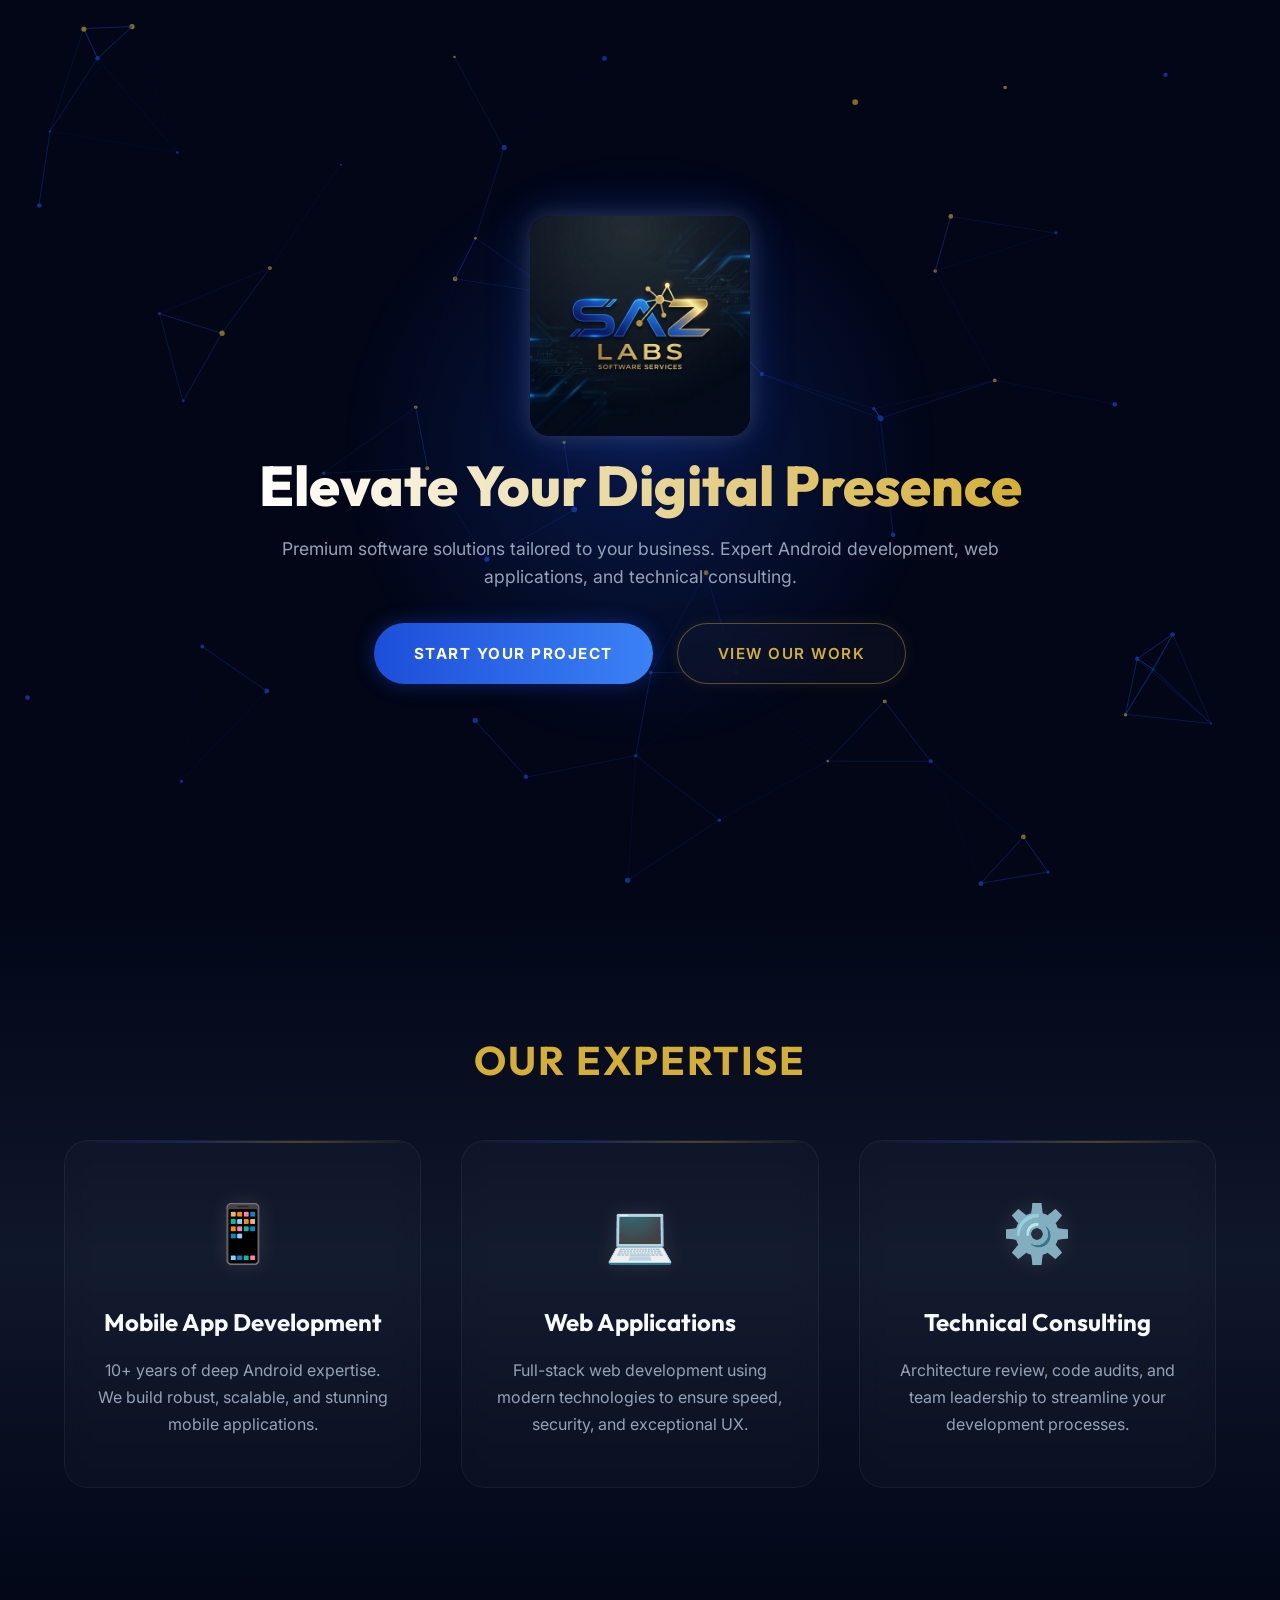
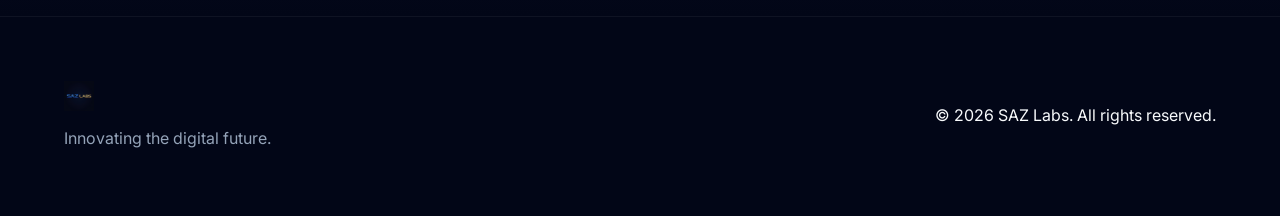
==== index.html @ f5cbe90d "Add horizontal logo for navbar" ====
<!DOCTYPE html>
<html lang="en">
<head>
    <meta charset="UTF-8">
    <meta name="viewport" content="width=device-width, initial-scale=1.0">
    <title>SAZ Labs | Premium Software Services</title>
    <meta name="description" content="SAZ Labs provides high-end software development, mobile app solutions, and IT consulting led by a decade of Android development expertise.">
    <link rel="icon" type="image/png" href="assets/logo.png">
    <link rel="preconnect" href="https://fonts.googleapis.com">
    <link rel="preconnect" href="https://fonts.gstatic.com" crossorigin>
    <link href="https://fonts.googleapis.com/css2?family=Inter:wght@300;400;600;700&family=Outfit:wght@400;600;800&display=swap" rel="stylesheet">
    <link rel="stylesheet" href="style.css">
</head>
<body>
    <canvas id="bg-canvas"></canvas>
    <nav class="navbar">
        <div class="logo-container">
            <img src="assets/logo_horizontal.png" alt="SAZ Labs Logo" class="logo">
        </div>
        <ul class="nav-links">
            <li><a href="#services">Services</a></li>
            <li><a href="#about">About</a></li>
            <li><a href="#portfolio">Portfolio</a></li>
            <li><a href="#contact" class="btn-primary">Contact Us</a></li>
        </ul>
        <div class="hamburger">
            <span></span><span></span><span></span>
        </div>
    </nav>

    <header class="hero">
        <div class="hero-content">
            <img src="assets/logo.png" alt="SAZ Labs Hero Logo" class="hero-logo">
            <h1 class="hero-title">Elevate Your Digital Presence</h1>
            <p class="hero-subtitle">Premium software solutions tailored to your business. Expert Android development, web applications, and technical consulting.</p>
            <div class="cta-group">
                <a href="#contact" class="btn-primary large">Start Your Project</a>
                <a href="#portfolio" class="btn-secondary large">View Our Work</a>
            </div>
        </div>
        <div class="hero-glow"></div>
    </header>

    <section id="services" class="services">
        <h2 class="section-title">Our Expertise</h2>
        <div class="services-grid">
            <div class="service-card">
                <div class="icon">📱</div>
                <h3>Mobile App Development</h3>
                <p>10+ years of deep Android expertise. We build robust, scalable, and stunning mobile applications.</p>
            </div>
            <div class="service-card">
                <div class="icon">💻</div>
                <h3>Web Applications</h3>
                <p>Full-stack web development using modern technologies to ensure speed, security, and exceptional UX.</p>
            </div>
            <div class="service-card">
                <div class="icon">⚙️</div>
                <h3>Technical Consulting</h3>
                <p>Architecture review, code audits, and team leadership to streamline your development processes.</p>
            </div>
        </div>
    </section>

    <footer class="footer">
        <div class="footer-content">
            <div class="footer-brand">
                <img src="assets/logo_horizontal.png" alt="SAZ Labs Logo" class="footer-logo">
                <p>Innovating the digital future.</p>
            </div>
            <div class="footer-links">
                <p>&copy; 2026 SAZ Labs. All rights reserved.</p>
            </div>
        </div>
    </footer>

    <script src="script.js"></script>
</body>
</html>
---- style.css ----
:root {
    --bg-dark: #020617;
    --bg-surface: #0F172A;
    --primary-blue: #1D4ED8;
    --primary-blue-glow: rgba(29, 78, 216, 0.5);
    --accent-gold: #D4AF37;
    --accent-gold-hover: #FBBF24;
    --text-primary: #F8FAFC;
    --text-secondary: #94A3B8;
    --font-heading: 'Outfit', sans-serif;
    --font-body: 'Inter', sans-serif;
}

* {
    margin: 0;
    padding: 0;
    box-sizing: border-box;
}

html {
    scroll-behavior: smooth;
}

body {
    background-color: var(--bg-dark);
    color: var(--text-primary);
    font-family: var(--font-body);
    line-height: 1.6;
    overflow-x: hidden;
    position: relative;
}

#bg-canvas {
    position: fixed;
    top: 0;
    left: 0;
    width: 100vw;
    height: 100vh;
    z-index: -1;
    pointer-events: none;
    opacity: 0.6;
}

/* Typography */
h1, h2, h3, .brand-name {
    font-family: var(--font-heading);
    color: var(--text-primary);
}

.section-title {
    text-align: center;
    font-size: 2.5rem;
    margin-bottom: 3rem;
    color: var(--accent-gold);
    text-transform: uppercase;
    letter-spacing: 2px;
}

/* Navigation */
.navbar {
    position: fixed;
    top: 0;
    width: 100%;
    padding: 1.5rem 5%;
    display: flex;
    justify-content: space-between;
    align-items: center;
    background: rgba(2, 6, 23, 0.8);
    backdrop-filter: blur(10px);
    z-index: 1000;
    border-bottom: 1px solid rgba(255, 255, 255, 0.05);
    transform: translateY(-100%);
    transition: transform 0.4s cubic-bezier(0.4, 0, 0.2, 1);
}

.navbar.nav-visible {
    transform: translateY(0);
}

.logo-container {
    display: flex;
    align-items: center;
    gap: 1rem;
}

.logo {
    height: 60px;
    width: auto;
    border-radius: 8px; /* In case the logo has hard edges */
}

.brand-name {
    font-size: 1.5rem;
    font-weight: 800;
    letter-spacing: 1px;
}

.nav-links {
    list-style: none;
    display: flex;
    gap: 2rem;
    align-items: center;
}

.nav-links a {
    text-decoration: none;
    color: var(--text-secondary);
    font-weight: 600;
    transition: color 0.3s ease;
}

.nav-links a:hover {
    color: var(--accent-gold);
}

/* Buttons */
.btn-primary, .btn-secondary {
    display: inline-flex;
    align-items: center;
    justify-content: center;
    text-transform: uppercase;
    letter-spacing: 1.5px;
    text-decoration: none;
    border-radius: 50px;
    position: relative;
    overflow: hidden;
    z-index: 1;
}

.btn-primary {
    background: linear-gradient(90deg, var(--primary-blue), #3B82F6);
    color: #FFFFFF !important;
    padding: 0.85rem 2rem;
    font-weight: 700;
    border: none;
    box-shadow: 0 0 20px rgba(29, 78, 216, 0.4);
    transition: all 0.4s cubic-bezier(0.175, 0.885, 0.32, 1.275);
}

.btn-primary::before {
    content: '';
    position: absolute;
    top: 0; left: -100%; width: 100%; height: 100%;
    background: linear-gradient(90deg, transparent, rgba(255,255,255,0.2), transparent);
    transition: all 0.4s ease;
    z-index: -1;
}

.btn-primary:hover {
    transform: translateY(-4px) scale(1.02);
    box-shadow: 0 10px 30px rgba(59, 130, 246, 0.6);
}

.btn-primary:hover::before {
    left: 100%;
}

.btn-secondary {
    background: rgba(255, 255, 255, 0.03);
    backdrop-filter: blur(10px);
    color: var(--accent-gold) !important;
    padding: 0.85rem 2rem;
    font-weight: 600;
    border: 1px solid rgba(212, 175, 55, 0.4);
    box-shadow: 0 0 15px rgba(212, 175, 55, 0.1);
    transition: all 0.4s cubic-bezier(0.175, 0.885, 0.32, 1.275);
}

.btn-secondary:hover {
    background: rgba(212, 175, 55, 0.1);
    border-color: var(--accent-gold);
    box-shadow: 0 10px 30px rgba(212, 175, 55, 0.3);
    transform: translateY(-4px) scale(1.02);
}

.large {
    padding: 1.1rem 2.5rem;
    font-size: 0.95rem;
}

/* Hero Section */
.hero {
    min-height: 100vh;
    display: flex;
    flex-direction: column;
    justify-content: center;
    align-items: center;
    text-align: center;
    padding: 0 5%;
    position: relative;
    overflow: hidden;
}

.hero-content {
    z-index: 2;
    max-width: 800px;
    display: flex;
    flex-direction: column;
    align-items: center;
}

.hero-logo {
    width: 220px;
    max-width: 60%;
    height: auto;
    margin-bottom: 1rem;
    border-radius: 20px;
    animation: float 6s ease-in-out infinite;
    box-shadow: 0 0 40px rgba(29, 78, 216, 0.4), 0 0 20px rgba(212, 175, 55, 0.2);
}

@keyframes float {
    0% { transform: translateY(0px); }
    50% { transform: translateY(-10px); }
    100% { transform: translateY(0px); }
}

.hero-title {
    font-size: 3.5rem;
    font-weight: 800;
    line-height: 1.2;
    margin-bottom: 1rem;
    background: linear-gradient(to right, #FFFFFF, var(--accent-gold));
    -webkit-background-clip: text;
    -webkit-text-fill-color: transparent;
}

.hero-subtitle {
    font-size: 1.1rem;
    color: var(--text-secondary);
    margin-bottom: 2rem;
}

.cta-group {
    display: flex;
    gap: 1.5rem;
    justify-content: center;
}

.hero-glow {
    position: absolute;
    width: 600px;
    height: 600px;
    background: radial-gradient(circle, var(--primary-blue-glow) 0%, transparent 70%);
    top: 50%;
    left: 50%;
    transform: translate(-50%, -50%);
    z-index: 1;
    pointer-events: none;
    opacity: 0.5;
}

/* Services */
.services {
    padding: 8rem 5%;
    background: linear-gradient(to bottom, var(--bg-dark), var(--bg-surface), var(--bg-dark));
    position: relative;
    z-index: 1;
}

.services-grid {
    display: grid;
    grid-template-columns: repeat(auto-fit, minmax(300px, 1fr));
    gap: 2.5rem;
    max-width: 1200px;
    margin: 0 auto;
}

.service-card {
    background: rgba(255, 255, 255, 0.02);
    backdrop-filter: blur(10px);
    padding: 3rem 2rem;
    border-radius: 24px;
    border: 1px solid rgba(255, 255, 255, 0.05);
    transition: all 0.4s cubic-bezier(0.175, 0.885, 0.32, 1.275);
    text-align: center;
    position: relative;
    overflow: hidden;
}

.service-card::before {
    content: '';
    position: absolute;
    top: 0; left: 0; width: 100%; height: 2px;
    background: linear-gradient(90deg, transparent, var(--primary-blue), var(--accent-gold), transparent);
    opacity: 0.3;
    transition: opacity 0.4s ease;
}

.service-card:hover {
    transform: translateY(-15px);
    box-shadow: 0 20px 40px rgba(0, 0, 0, 0.8), 0 0 30px rgba(29, 78, 216, 0.15);
    border-color: rgba(29, 78, 216, 0.3);
}

.service-card:hover::before {
    opacity: 1;
}

.service-card .icon {
    font-size: 3.5rem;
    margin-bottom: 1.5rem;
    display: inline-block;
    transition: transform 0.4s ease;
    filter: drop-shadow(0 0 10px rgba(255,255,255,0.1));
}

.service-card:hover .icon {
    transform: scale(1.1) translateY(-5px);
    filter: drop-shadow(0 0 20px var(--accent-gold));
}

.service-card h3 {
    margin-bottom: 1rem;
    font-size: 1.5rem;
    color: var(--text-primary);
}

.service-card p {
    color: var(--text-secondary);
    line-height: 1.7;
}

/* Footer */
.footer {
    padding: 4rem 5%;
    background: var(--bg-dark);
    border-top: 1px solid rgba(255,255,255,0.05);
}

.footer-content {
    display: flex;
    justify-content: space-between;
    align-items: center;
    max-width: 1200px;
    margin: 0 auto;
}

.footer-brand p {
    color: var(--text-secondary);
    margin-top: 0.5rem;
}

.footer-logo {
    height: 30px;
}

/* Mobile */
.hamburger {
    display: none;
    flex-direction: column;
    gap: 5px;
    cursor: pointer;
}

.hamburger span {
    width: 25px;
    height: 3px;
    background: white;
    transition: 0.3s;
}

@media (max-width: 768px) {
    .nav-links {
        display: none;
    }
    .hamburger {
        display: flex;
    }
    .hero-title {
        font-size: 2.5rem;
    }
    .cta-group {
        flex-direction: column;
    }
    .footer-content {
        flex-direction: column;
        gap: 2rem;
        text-align: center;
    }
}
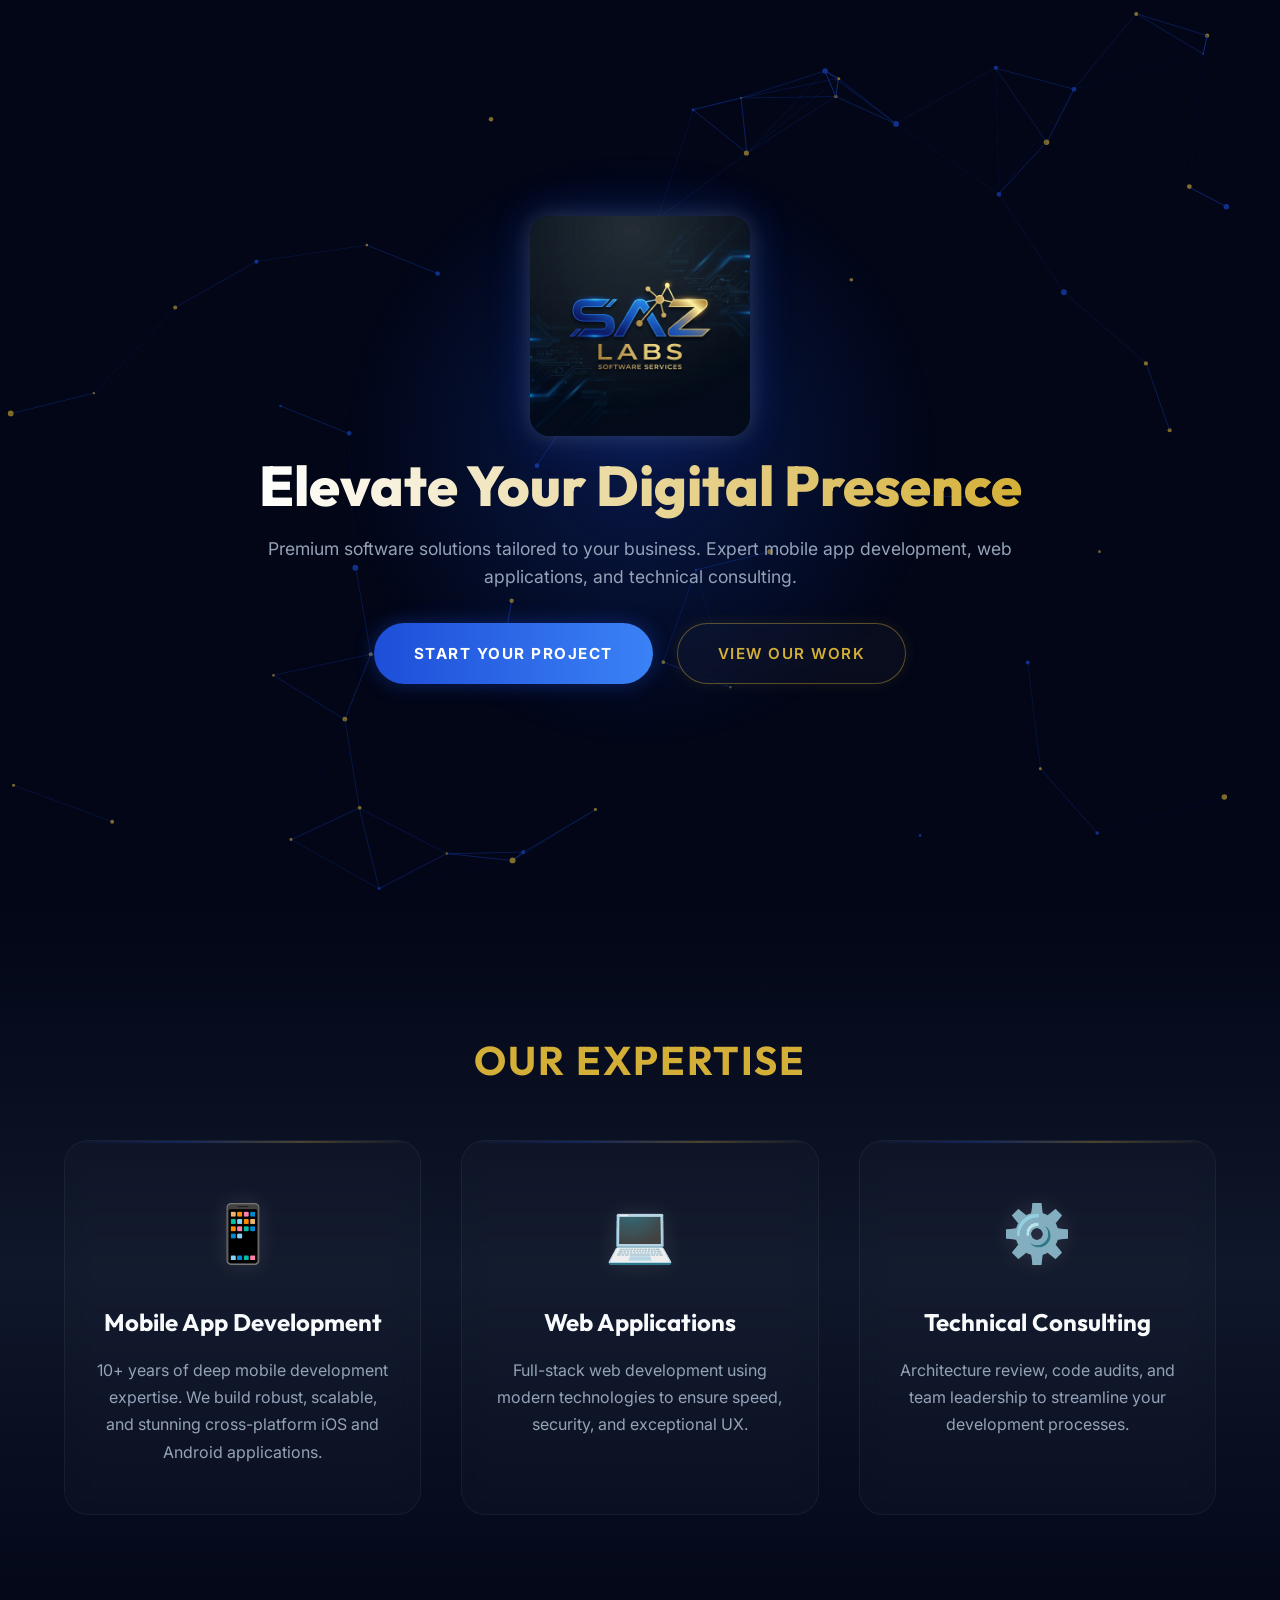
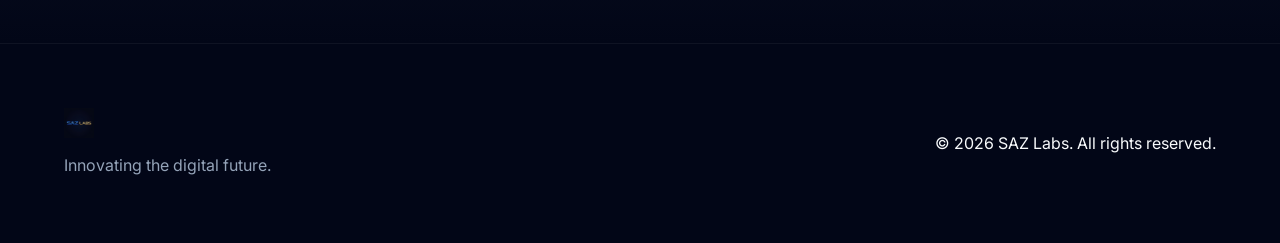
==== commit 0e5b3359: "Update wording to highlight comprehensive mobile development experience instead of just Android" ====
--- a/index.html
+++ b/index.html
@@ -4,7 +4,7 @@
     <meta charset="UTF-8">
     <meta name="viewport" content="width=device-width, initial-scale=1.0">
     <title>SAZ Labs | Premium Software Services</title>
-    <meta name="description" content="SAZ Labs provides high-end software development, mobile app solutions, and IT consulting led by a decade of Android development expertise.">
+    <meta name="description" content="SAZ Labs provides high-end software development, mobile app solutions, and IT consulting led by a decade of mobile development expertise.">
     <link rel="icon" type="image/png" href="assets/logo.png">
     <link rel="preconnect" href="https://fonts.googleapis.com">
     <link rel="preconnect" href="https://fonts.gstatic.com" crossorigin>
@@ -32,7 +32,7 @@
         <div class="hero-content">
             <img src="assets/logo.png" alt="SAZ Labs Hero Logo" class="hero-logo">
             <h1 class="hero-title">Elevate Your Digital Presence</h1>
-            <p class="hero-subtitle">Premium software solutions tailored to your business. Expert Android development, web applications, and technical consulting.</p>
+            <p class="hero-subtitle">Premium software solutions tailored to your business. Expert mobile app development, web applications, and technical consulting.</p>
             <div class="cta-group">
                 <a href="#contact" class="btn-primary large">Start Your Project</a>
                 <a href="#portfolio" class="btn-secondary large">View Our Work</a>
@@ -47,7 +47,7 @@
             <div class="service-card">
                 <div class="icon">📱</div>
                 <h3>Mobile App Development</h3>
-                <p>10+ years of deep Android expertise. We build robust, scalable, and stunning mobile applications.</p>
+                <p>10+ years of deep mobile development expertise. We build robust, scalable, and stunning cross-platform iOS and Android applications.</p>
             </div>
             <div class="service-card">
                 <div class="icon">💻</div>
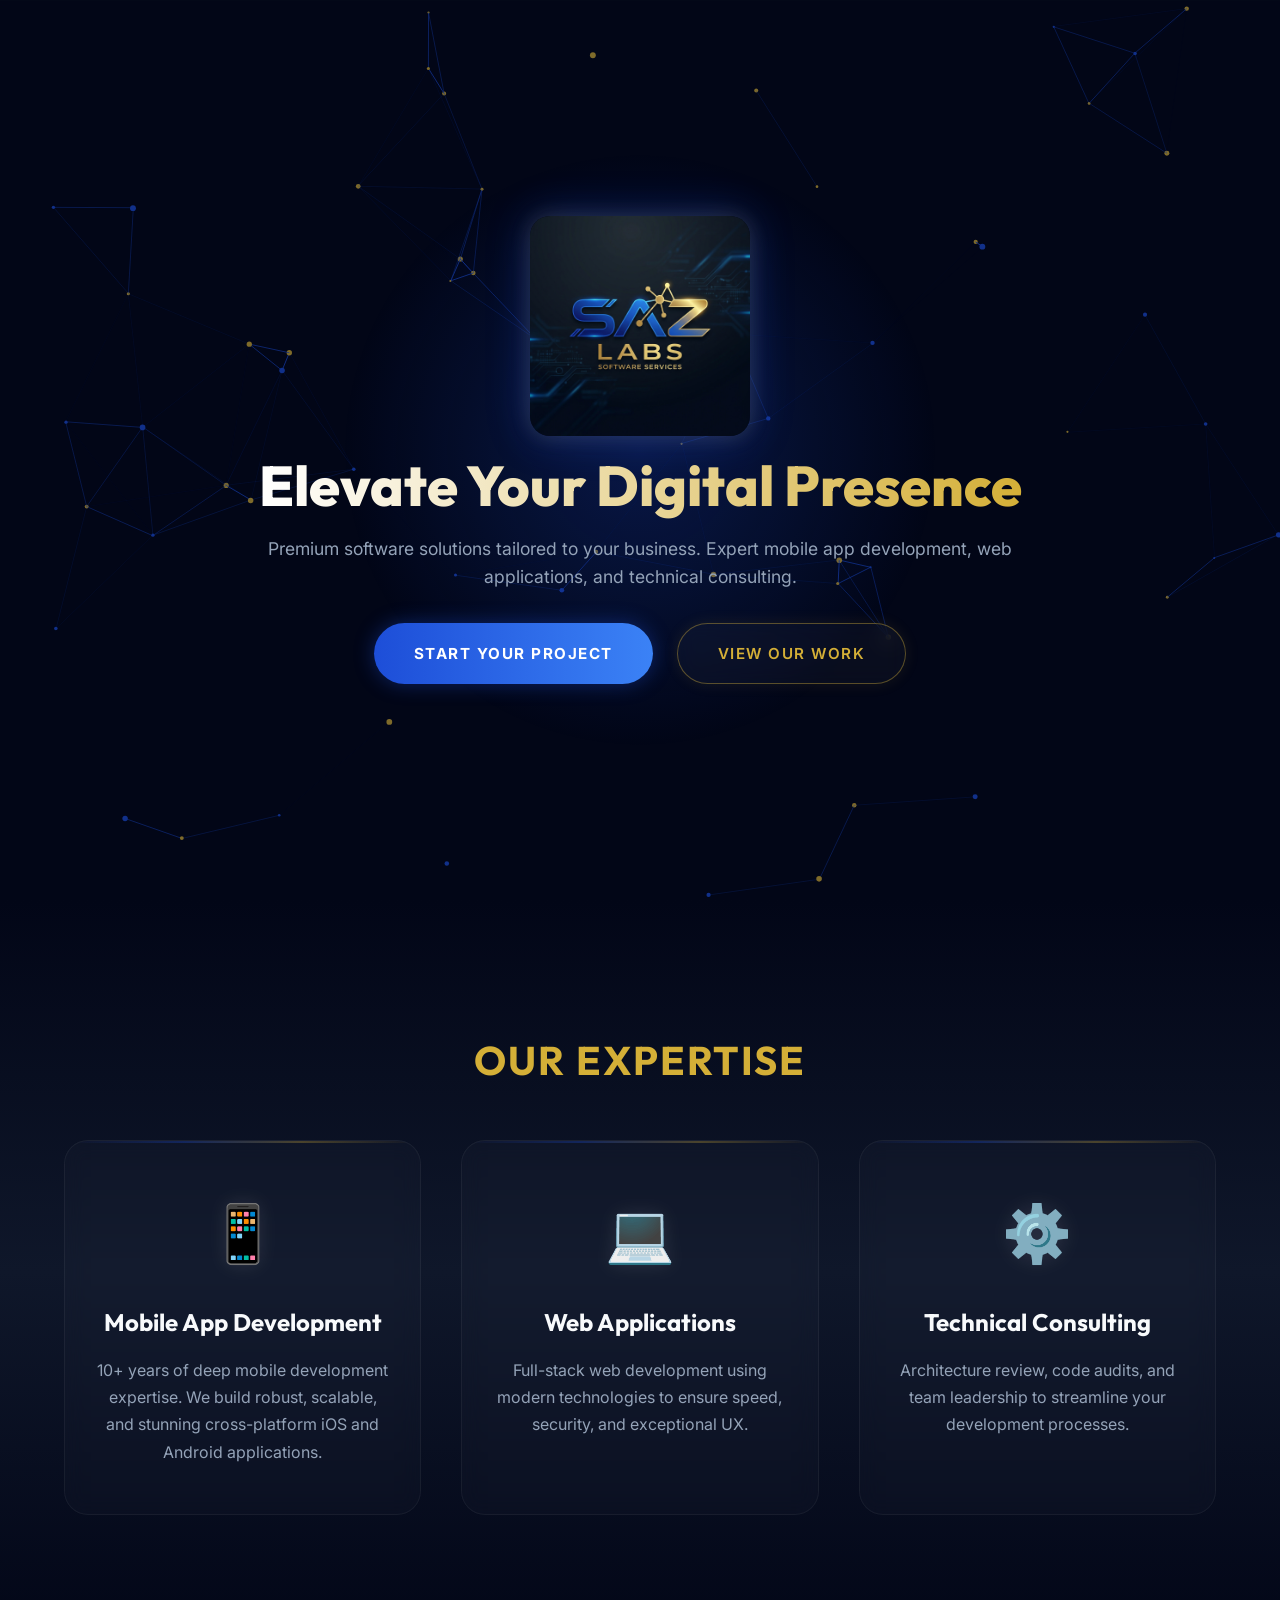
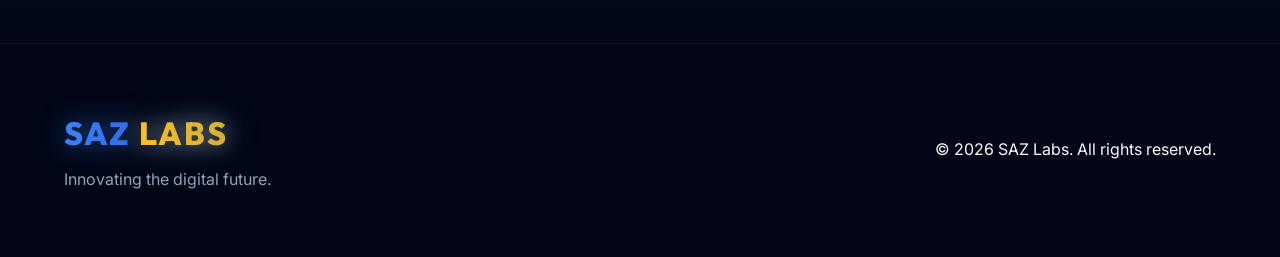
==== commit f62672f0: "Replace navbar image logo with pure CSS glowing wordmark" ====
--- a/index.html
+++ b/index.html
@@ -15,7 +15,7 @@
     <canvas id="bg-canvas"></canvas>
     <nav class="navbar">
         <div class="logo-container">
-            <img src="assets/logo_horizontal.png" alt="SAZ Labs Logo" class="logo">
+            <span class="text-logo">SAZ <span class="text-logo-accent">Labs</span></span>
         </div>
         <ul class="nav-links">
             <li><a href="#services">Services</a></li>
@@ -65,7 +65,7 @@
     <footer class="footer">
         <div class="footer-content">
             <div class="footer-brand">
-                <img src="assets/logo_horizontal.png" alt="SAZ Labs Logo" class="footer-logo">
+                <span class="text-logo">SAZ <span class="text-logo-accent">Labs</span></span>
                 <p>Innovating the digital future.</p>
             </div>
             <div class="footer-links">
--- a/style.css
+++ b/style.css
@@ -83,10 +83,33 @@
     gap: 1rem;
 }
 
-.logo {
-    height: 60px;
-    width: auto;
-    border-radius: 8px; /* In case the logo has hard edges */
+.text-logo {
+    font-size: 2rem;
+    font-weight: 800;
+    font-family: var(--font-heading);
+    letter-spacing: 2px;
+    background: linear-gradient(90deg, #3B82F6, #1D4ED8);
+    -webkit-background-clip: text;
+    -webkit-text-fill-color: transparent;
+    filter: drop-shadow(0 0 12px rgba(59, 130, 246, 0.6));
+    text-transform: uppercase;
+    cursor: pointer;
+    transition: filter 0.3s ease;
+}
+
+.text-logo-accent {
+    background: linear-gradient(90deg, #FBBF24, #D4AF37);
+    -webkit-background-clip: text;
+    -webkit-text-fill-color: transparent;
+    filter: drop-shadow(0 0 12px rgba(251, 191, 36, 0.4));
+}
+
+.text-logo:hover {
+    filter: drop-shadow(0 0 20px rgba(59, 130, 246, 0.9));
+}
+
+.text-logo:hover .text-logo-accent {
+    filter: drop-shadow(0 0 20px rgba(251, 191, 36, 0.8));
 }
 
 .brand-name {
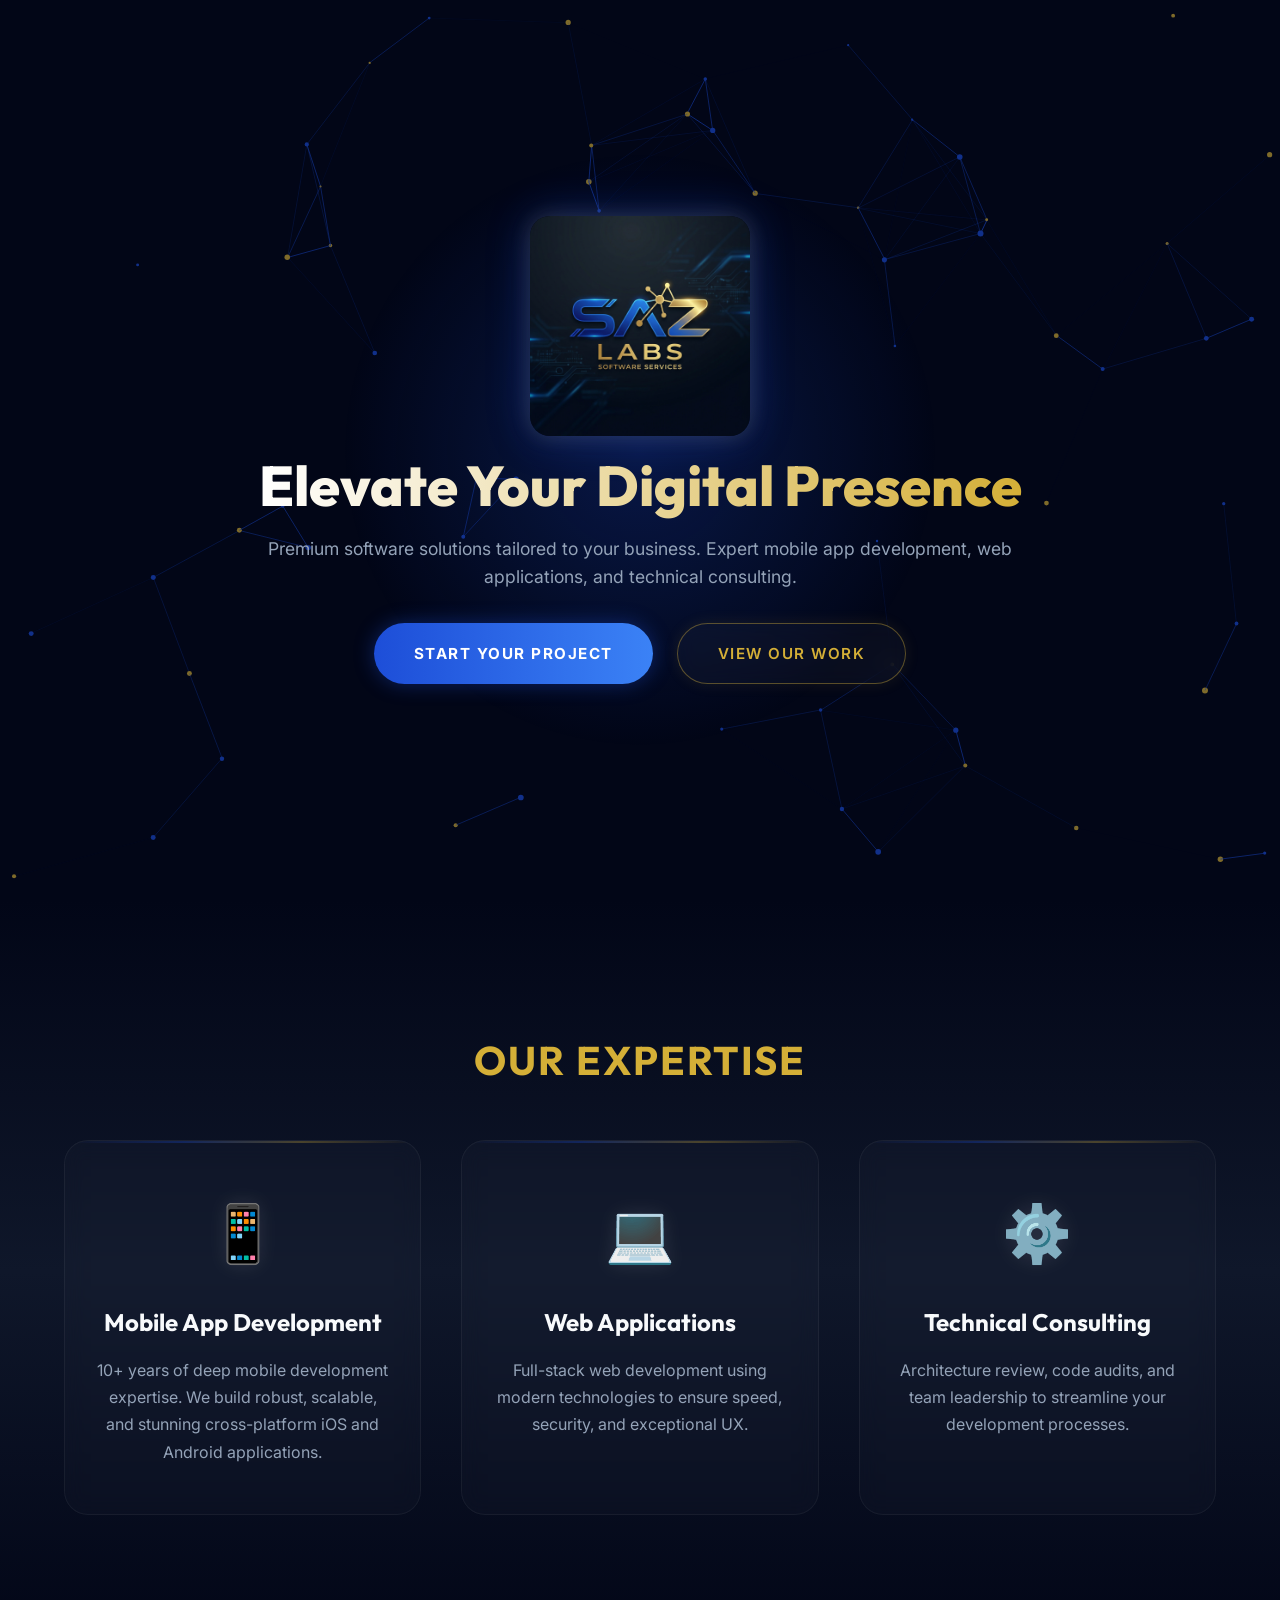
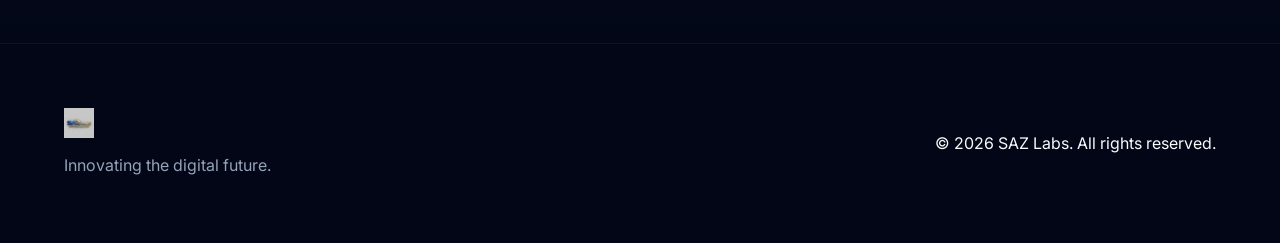
==== commit cc46ef73: "Replace CSS logo with AI generated matching image logo without box" ====
--- a/index.html
+++ b/index.html
@@ -15,7 +15,7 @@
     <canvas id="bg-canvas"></canvas>
     <nav class="navbar">
         <div class="logo-container">
-            <span class="text-logo">SAZ <span class="text-logo-accent">Labs</span></span>
+            <img src="assets/logo_horizontal.png" alt="SAZ Labs Logo" class="logo">
         </div>
         <ul class="nav-links">
             <li><a href="#services">Services</a></li>
@@ -65,7 +65,7 @@
     <footer class="footer">
         <div class="footer-content">
             <div class="footer-brand">
-                <span class="text-logo">SAZ <span class="text-logo-accent">Labs</span></span>
+                <img src="assets/logo_horizontal.png" alt="SAZ Labs Logo" class="footer-logo">
                 <p>Innovating the digital future.</p>
             </div>
             <div class="footer-links">
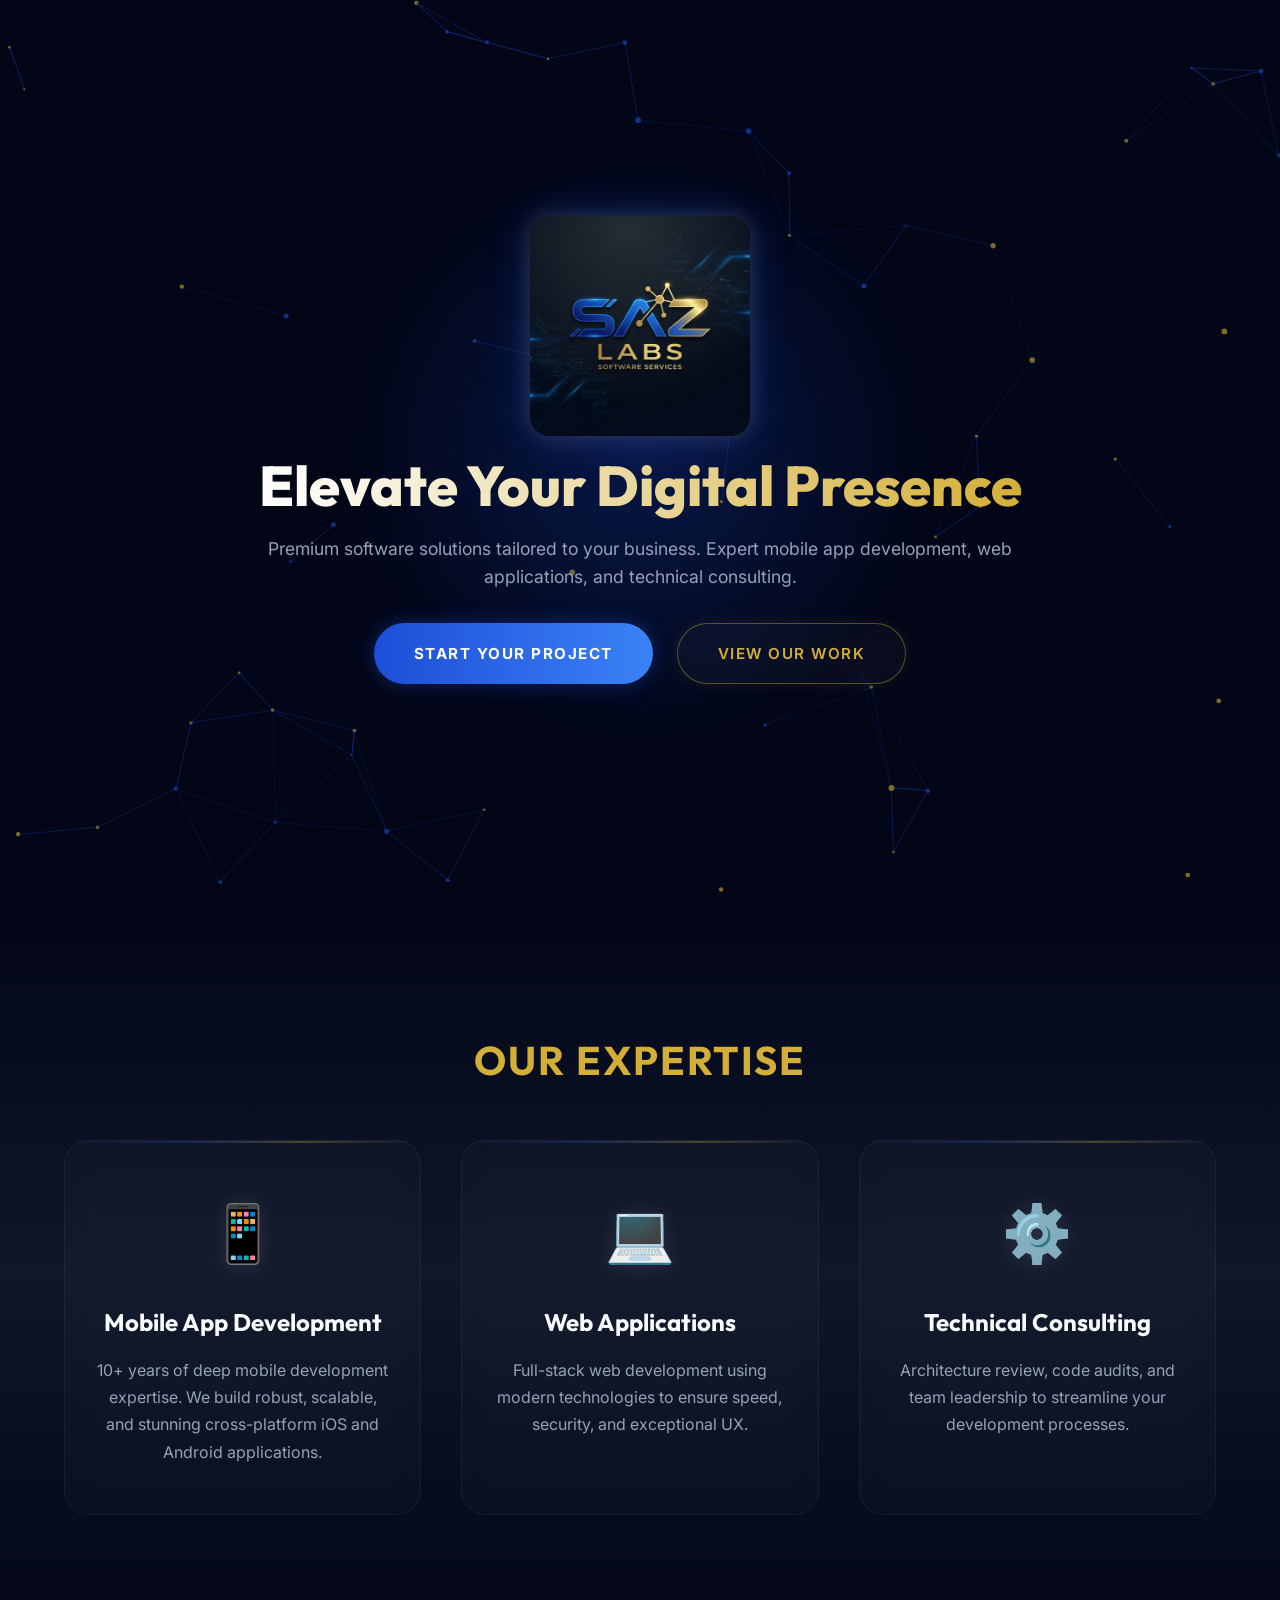
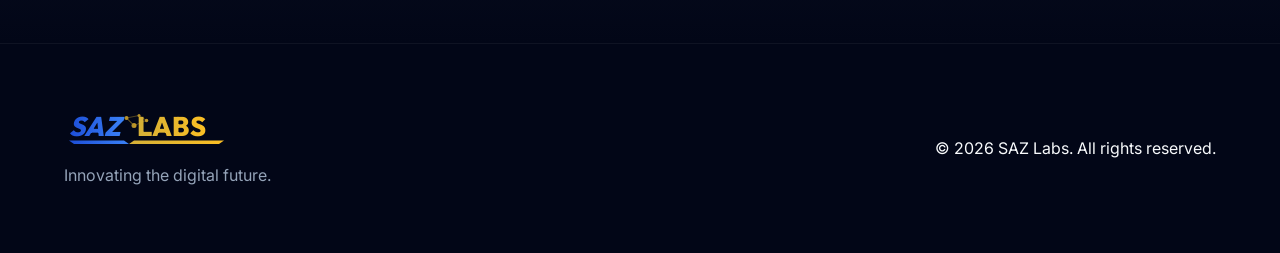
==== commit 09b92e34: "Replace broken AI image logo with perfect inline SVG logo" ====
--- a/index.html
+++ b/index.html
@@ -15,7 +15,46 @@
     <canvas id="bg-canvas"></canvas>
     <nav class="navbar">
         <div class="logo-container">
-            <img src="assets/logo_horizontal.png" alt="SAZ Labs Logo" class="logo">
+            <svg class="svg-logo" viewBox="0 0 350 80" xmlns="http://www.w3.org/2000/svg">
+                <defs>
+                    <linearGradient id="blueGrad" x1="0%" y1="0%" x2="100%" y2="0%">
+                        <stop offset="0%" stop-color="#1D4ED8" />
+                        <stop offset="100%" stop-color="#3B82F6" />
+                    </linearGradient>
+                    <linearGradient id="goldGrad" x1="0%" y1="0%" x2="100%" y2="0%">
+                        <stop offset="0%" stop-color="#D4AF37" />
+                        <stop offset="100%" stop-color="#FBBF24" />
+                    </linearGradient>
+                    <filter id="glowBlue" x="-20%" y="-20%" width="140%" height="140%">
+                        <feGaussianBlur stdDeviation="4" result="blur" />
+                        <feComposite in="SourceGraphic" in2="blur" operator="over" />
+                    </filter>
+                    <filter id="glowGold" x="-20%" y="-20%" width="140%" height="140%">
+                        <feGaussianBlur stdDeviation="4" result="blur" />
+                        <feComposite in="SourceGraphic" in2="blur" operator="over" />
+                    </filter>
+                </defs>
+                
+                <!-- Tech Nodes & Connections -->
+                <g opacity="0.8">
+                    <circle cx="125" cy="20" r="4" fill="url(#goldGrad)" filter="url(#glowGold)"/>
+                    <circle cx="150" cy="15" r="3" fill="url(#goldGrad)"/>
+                    <circle cx="140" cy="35" r="5" fill="url(#goldGrad)" filter="url(#glowGold)"/>
+                    <circle cx="165" cy="25" r="3.5" fill="url(#goldGrad)"/>
+                    <path d="M125,20 L150,15 L165,25 L140,35 Z" stroke="url(#goldGrad)" stroke-width="1.5" fill="none" opacity="0.6"/>
+                    <path d="M125,20 L140,35" stroke="url(#goldGrad)" stroke-width="1.5" opacity="0.6"/>
+                </g>
+
+                <!-- Text SAZ -->
+                <text x="10" y="55" font-family="'Outfit', sans-serif" font-size="54" font-weight="800" font-style="italic" fill="url(#blueGrad)" filter="url(#glowBlue)">SAZ</text>
+                
+                <!-- Text LABS -->
+                <text x="145" y="55" font-family="'Outfit', sans-serif" font-size="54" font-weight="800" fill="url(#goldGrad)">LABS</text>
+                
+                <!-- Angled Cuts / Underlines -->
+                <path d="M10,65 L120,65 L130,72 L20,72 Z" fill="url(#blueGrad)"/>
+                <path d="M140,65 L320,65 L310,72 L130,72 Z" fill="url(#goldGrad)"/>
+            </svg>
         </div>
         <ul class="nav-links">
             <li><a href="#services">Services</a></li>
@@ -65,7 +104,29 @@
     <footer class="footer">
         <div class="footer-content">
             <div class="footer-brand">
-                <img src="assets/logo_horizontal.png" alt="SAZ Labs Logo" class="footer-logo">
+                <svg class="svg-logo" viewBox="0 0 350 80" xmlns="http://www.w3.org/2000/svg" style="height: 40px;">
+                    <!-- Minimal footer version referencing same gradients if needed, or re-declaring them. Re-declaring for safety. -->
+                    <defs>
+                        <linearGradient id="blueGradFoot" x1="0%" y1="0%" x2="100%" y2="0%">
+                            <stop offset="0%" stop-color="#1D4ED8" /><stop offset="100%" stop-color="#3B82F6" />
+                        </linearGradient>
+                        <linearGradient id="goldGradFoot" x1="0%" y1="0%" x2="100%" y2="0%">
+                            <stop offset="0%" stop-color="#D4AF37" /><stop offset="100%" stop-color="#FBBF24" />
+                        </linearGradient>
+                    </defs>
+                    <g opacity="0.8">
+                        <circle cx="125" cy="20" r="4" fill="url(#goldGradFoot)"/>
+                        <circle cx="150" cy="15" r="3" fill="url(#goldGradFoot)"/>
+                        <circle cx="140" cy="35" r="5" fill="url(#goldGradFoot)"/>
+                        <circle cx="165" cy="25" r="3.5" fill="url(#goldGradFoot)"/>
+                        <path d="M125,20 L150,15 L165,25 L140,35 Z" stroke="url(#goldGradFoot)" stroke-width="1.5" fill="none" opacity="0.6"/>
+                        <path d="M125,20 L140,35" stroke="url(#goldGradFoot)" stroke-width="1.5" opacity="0.6"/>
+                    </g>
+                    <text x="10" y="55" font-family="'Outfit', sans-serif" font-size="54" font-weight="800" font-style="italic" fill="url(#blueGradFoot)">SAZ</text>
+                    <text x="145" y="55" font-family="'Outfit', sans-serif" font-size="54" font-weight="800" fill="url(#goldGradFoot)">LABS</text>
+                    <path d="M10,65 L120,65 L130,72 L20,72 Z" fill="url(#blueGradFoot)"/>
+                    <path d="M140,65 L320,65 L310,72 L130,72 Z" fill="url(#goldGradFoot)"/>
+                </svg>
                 <p>Innovating the digital future.</p>
             </div>
             <div class="footer-links">
--- a/style.css
+++ b/style.css
@@ -83,33 +83,16 @@
     gap: 1rem;
 }
 
-.text-logo {
-    font-size: 2rem;
-    font-weight: 800;
-    font-family: var(--font-heading);
-    letter-spacing: 2px;
-    background: linear-gradient(90deg, #3B82F6, #1D4ED8);
-    -webkit-background-clip: text;
-    -webkit-text-fill-color: transparent;
-    filter: drop-shadow(0 0 12px rgba(59, 130, 246, 0.6));
-    text-transform: uppercase;
+.svg-logo {
+    height: 50px;
+    width: auto;
+    transition: transform 0.3s ease, filter 0.3s ease;
     cursor: pointer;
-    transition: filter 0.3s ease;
-}
-
-.text-logo-accent {
-    background: linear-gradient(90deg, #FBBF24, #D4AF37);
-    -webkit-background-clip: text;
-    -webkit-text-fill-color: transparent;
-    filter: drop-shadow(0 0 12px rgba(251, 191, 36, 0.4));
-}
-
-.text-logo:hover {
-    filter: drop-shadow(0 0 20px rgba(59, 130, 246, 0.9));
-}
-
-.text-logo:hover .text-logo-accent {
-    filter: drop-shadow(0 0 20px rgba(251, 191, 36, 0.8));
+}
+
+.svg-logo:hover {
+    transform: scale(1.05);
+    filter: drop-shadow(0 0 15px rgba(251, 191, 36, 0.4));
 }
 
 .brand-name {
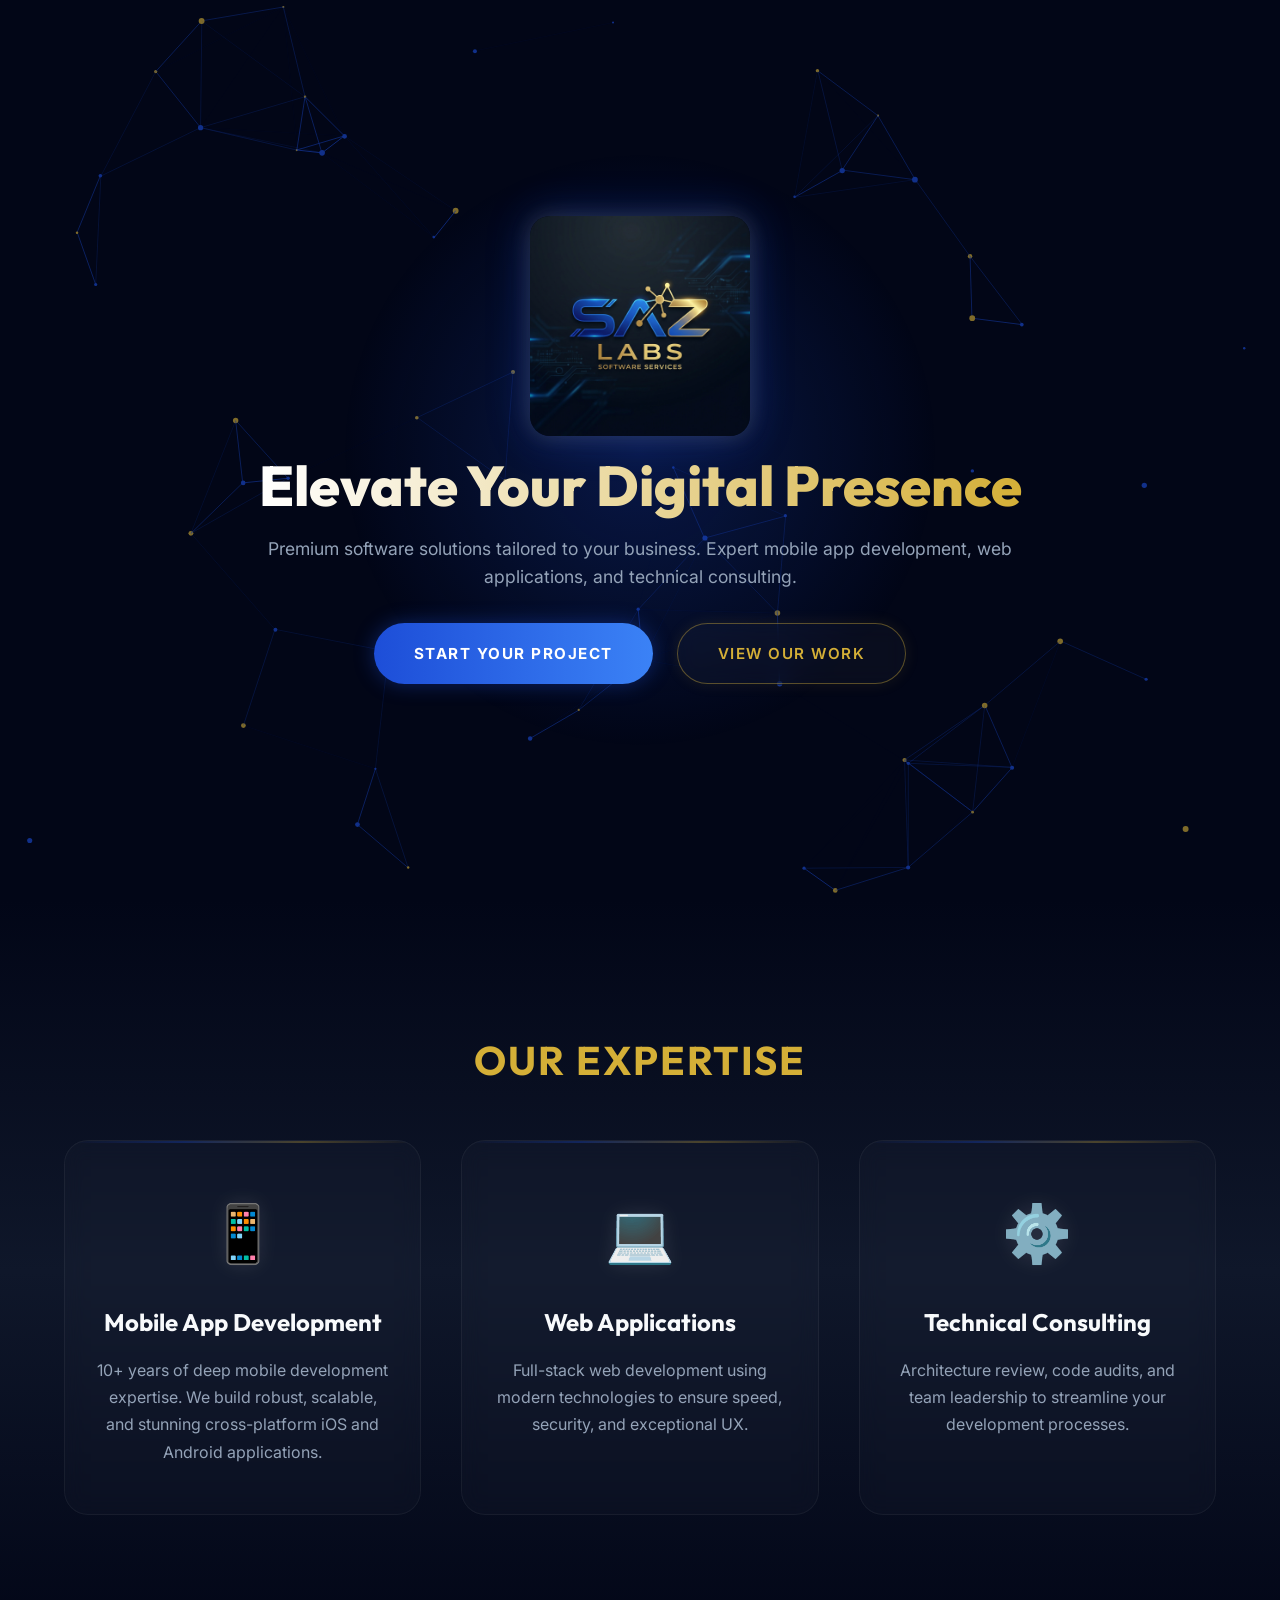
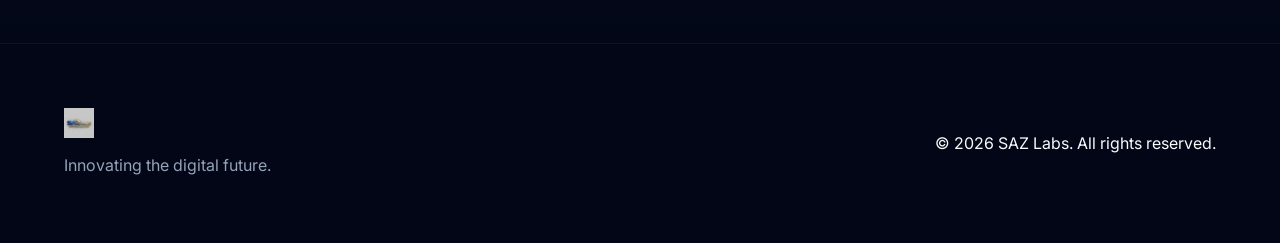
==== commit 820dc946: "Revert to image logo as requested" ====
--- a/index.html
+++ b/index.html
@@ -15,46 +15,7 @@
     <canvas id="bg-canvas"></canvas>
     <nav class="navbar">
         <div class="logo-container">
-            <svg class="svg-logo" viewBox="0 0 350 80" xmlns="http://www.w3.org/2000/svg">
-                <defs>
-                    <linearGradient id="blueGrad" x1="0%" y1="0%" x2="100%" y2="0%">
-                        <stop offset="0%" stop-color="#1D4ED8" />
-                        <stop offset="100%" stop-color="#3B82F6" />
-                    </linearGradient>
-                    <linearGradient id="goldGrad" x1="0%" y1="0%" x2="100%" y2="0%">
-                        <stop offset="0%" stop-color="#D4AF37" />
-                        <stop offset="100%" stop-color="#FBBF24" />
-                    </linearGradient>
-                    <filter id="glowBlue" x="-20%" y="-20%" width="140%" height="140%">
-                        <feGaussianBlur stdDeviation="4" result="blur" />
-                        <feComposite in="SourceGraphic" in2="blur" operator="over" />
-                    </filter>
-                    <filter id="glowGold" x="-20%" y="-20%" width="140%" height="140%">
-                        <feGaussianBlur stdDeviation="4" result="blur" />
-                        <feComposite in="SourceGraphic" in2="blur" operator="over" />
-                    </filter>
-                </defs>
-                
-                <!-- Tech Nodes & Connections -->
-                <g opacity="0.8">
-                    <circle cx="125" cy="20" r="4" fill="url(#goldGrad)" filter="url(#glowGold)"/>
-                    <circle cx="150" cy="15" r="3" fill="url(#goldGrad)"/>
-                    <circle cx="140" cy="35" r="5" fill="url(#goldGrad)" filter="url(#glowGold)"/>
-                    <circle cx="165" cy="25" r="3.5" fill="url(#goldGrad)"/>
-                    <path d="M125,20 L150,15 L165,25 L140,35 Z" stroke="url(#goldGrad)" stroke-width="1.5" fill="none" opacity="0.6"/>
-                    <path d="M125,20 L140,35" stroke="url(#goldGrad)" stroke-width="1.5" opacity="0.6"/>
-                </g>
-
-                <!-- Text SAZ -->
-                <text x="10" y="55" font-family="'Outfit', sans-serif" font-size="54" font-weight="800" font-style="italic" fill="url(#blueGrad)" filter="url(#glowBlue)">SAZ</text>
-                
-                <!-- Text LABS -->
-                <text x="145" y="55" font-family="'Outfit', sans-serif" font-size="54" font-weight="800" fill="url(#goldGrad)">LABS</text>
-                
-                <!-- Angled Cuts / Underlines -->
-                <path d="M10,65 L120,65 L130,72 L20,72 Z" fill="url(#blueGrad)"/>
-                <path d="M140,65 L320,65 L310,72 L130,72 Z" fill="url(#goldGrad)"/>
-            </svg>
+            <img src="assets/logo_horizontal.png" alt="SAZ Labs Logo" class="logo">
         </div>
         <ul class="nav-links">
             <li><a href="#services">Services</a></li>
@@ -104,29 +65,7 @@
     <footer class="footer">
         <div class="footer-content">
             <div class="footer-brand">
-                <svg class="svg-logo" viewBox="0 0 350 80" xmlns="http://www.w3.org/2000/svg" style="height: 40px;">
-                    <!-- Minimal footer version referencing same gradients if needed, or re-declaring them. Re-declaring for safety. -->
-                    <defs>
-                        <linearGradient id="blueGradFoot" x1="0%" y1="0%" x2="100%" y2="0%">
-                            <stop offset="0%" stop-color="#1D4ED8" /><stop offset="100%" stop-color="#3B82F6" />
-                        </linearGradient>
-                        <linearGradient id="goldGradFoot" x1="0%" y1="0%" x2="100%" y2="0%">
-                            <stop offset="0%" stop-color="#D4AF37" /><stop offset="100%" stop-color="#FBBF24" />
-                        </linearGradient>
-                    </defs>
-                    <g opacity="0.8">
-                        <circle cx="125" cy="20" r="4" fill="url(#goldGradFoot)"/>
-                        <circle cx="150" cy="15" r="3" fill="url(#goldGradFoot)"/>
-                        <circle cx="140" cy="35" r="5" fill="url(#goldGradFoot)"/>
-                        <circle cx="165" cy="25" r="3.5" fill="url(#goldGradFoot)"/>
-                        <path d="M125,20 L150,15 L165,25 L140,35 Z" stroke="url(#goldGradFoot)" stroke-width="1.5" fill="none" opacity="0.6"/>
-                        <path d="M125,20 L140,35" stroke="url(#goldGradFoot)" stroke-width="1.5" opacity="0.6"/>
-                    </g>
-                    <text x="10" y="55" font-family="'Outfit', sans-serif" font-size="54" font-weight="800" font-style="italic" fill="url(#blueGradFoot)">SAZ</text>
-                    <text x="145" y="55" font-family="'Outfit', sans-serif" font-size="54" font-weight="800" fill="url(#goldGradFoot)">LABS</text>
-                    <path d="M10,65 L120,65 L130,72 L20,72 Z" fill="url(#blueGradFoot)"/>
-                    <path d="M140,65 L320,65 L310,72 L130,72 Z" fill="url(#goldGradFoot)"/>
-                </svg>
+                <img src="assets/logo_horizontal.png" alt="SAZ Labs Logo" class="footer-logo">
                 <p>Innovating the digital future.</p>
             </div>
             <div class="footer-links">
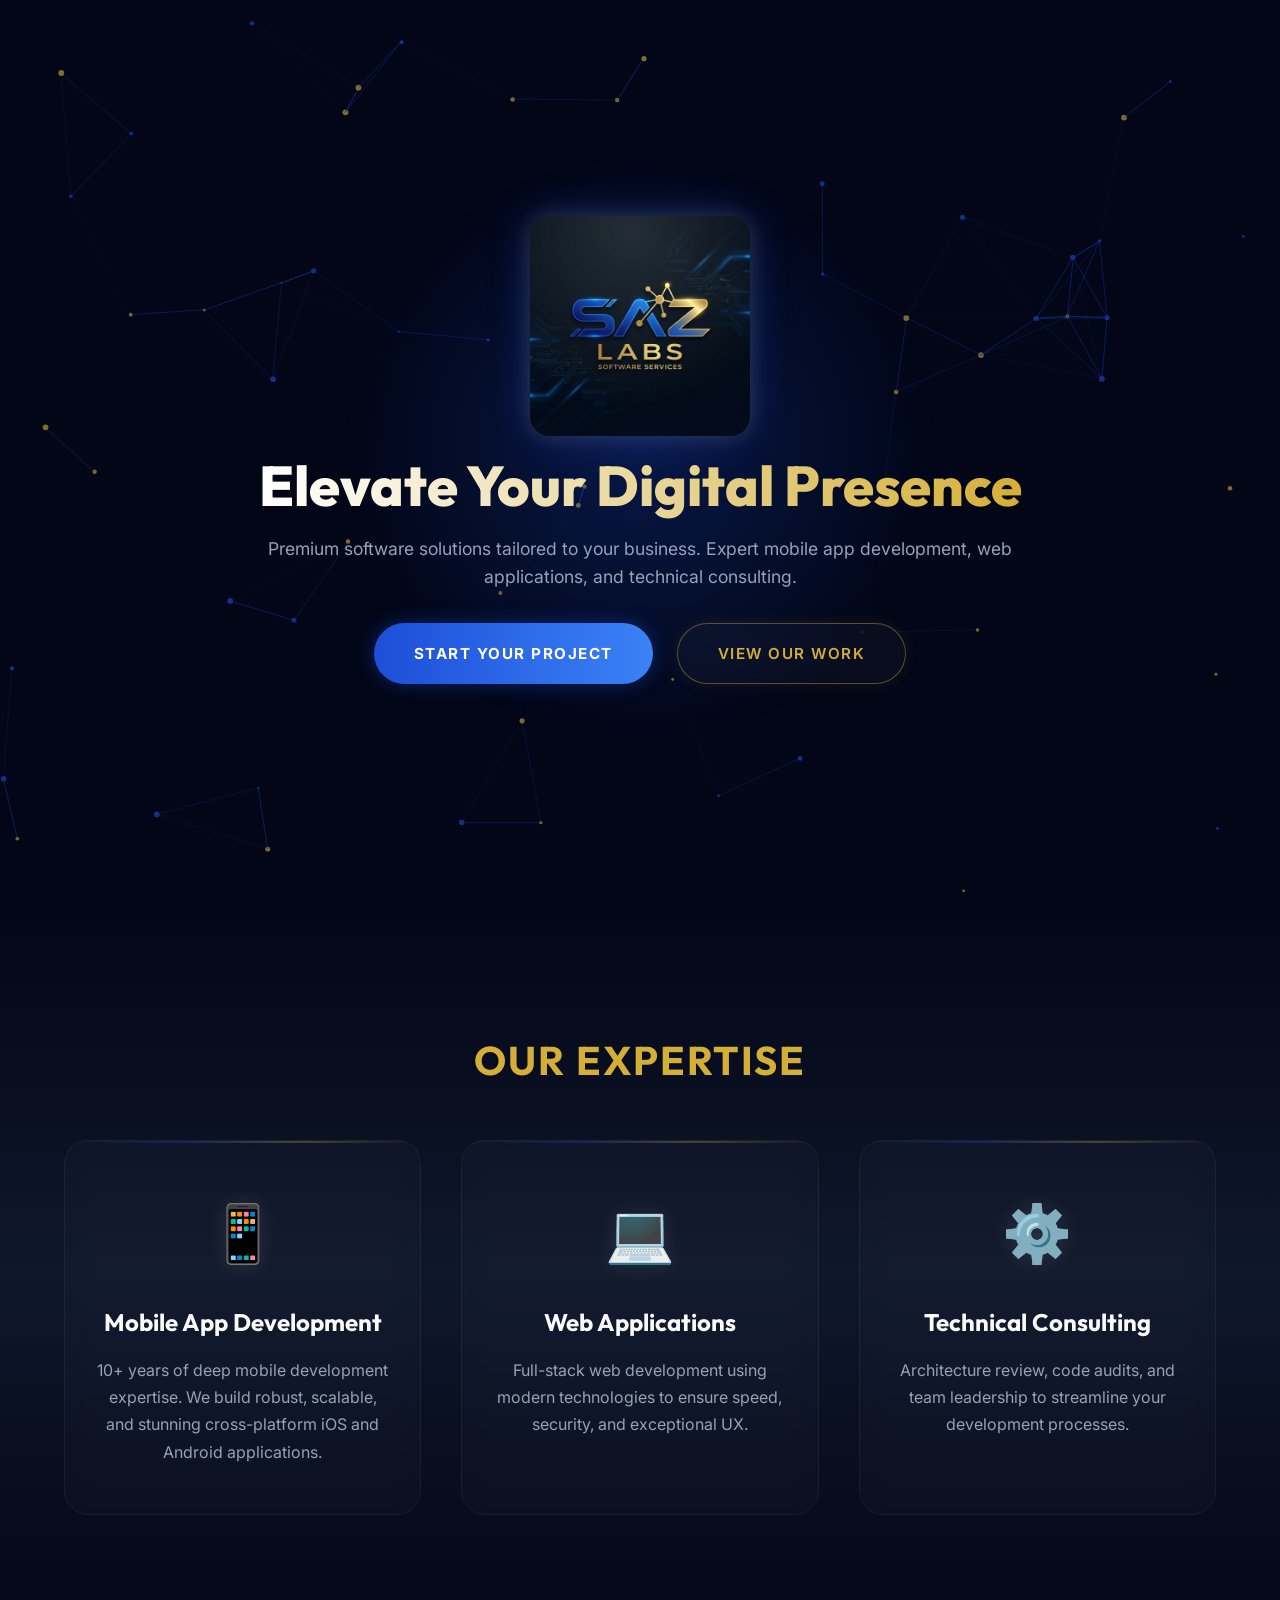
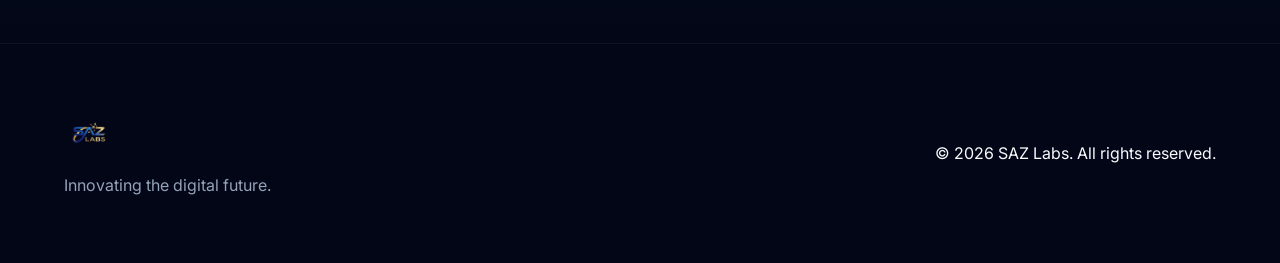
==== commit dab0bcfb: "Replace CSS blending with true alpha transparency PNG for the logo" ====
--- a/index.html
+++ b/index.html
@@ -15,7 +15,7 @@
     <canvas id="bg-canvas"></canvas>
     <nav class="navbar">
         <div class="logo-container">
-            <img src="assets/logo_horizontal.png" alt="SAZ Labs Logo" class="logo">
+            <img src="assets/logo_horizontal_transparent.png" alt="SAZ Labs Logo" class="logo">
         </div>
         <ul class="nav-links">
             <li><a href="#services">Services</a></li>
@@ -65,7 +65,7 @@
     <footer class="footer">
         <div class="footer-content">
             <div class="footer-brand">
-                <img src="assets/logo_horizontal.png" alt="SAZ Labs Logo" class="footer-logo">
+                <img src="assets/logo_horizontal_transparent.png" alt="SAZ Labs Logo" class="footer-logo">
                 <p>Innovating the digital future.</p>
             </div>
             <div class="footer-links">
--- a/style.css
+++ b/style.css
@@ -83,16 +83,12 @@
     gap: 1rem;
 }
 
-.svg-logo {
-    height: 50px;
+.logo {
+    height: 90px;
     width: auto;
-    transition: transform 0.3s ease, filter 0.3s ease;
+    max-width: 350px;
+    object-fit: contain;
     cursor: pointer;
-}
-
-.svg-logo:hover {
-    transform: scale(1.05);
-    filter: drop-shadow(0 0 15px rgba(251, 191, 36, 0.4));
 }
 
 .brand-name {
@@ -348,7 +344,7 @@
 }
 
 .footer-logo {
-    height: 30px;
+    height: 50px;
 }
 
 /* Mobile */
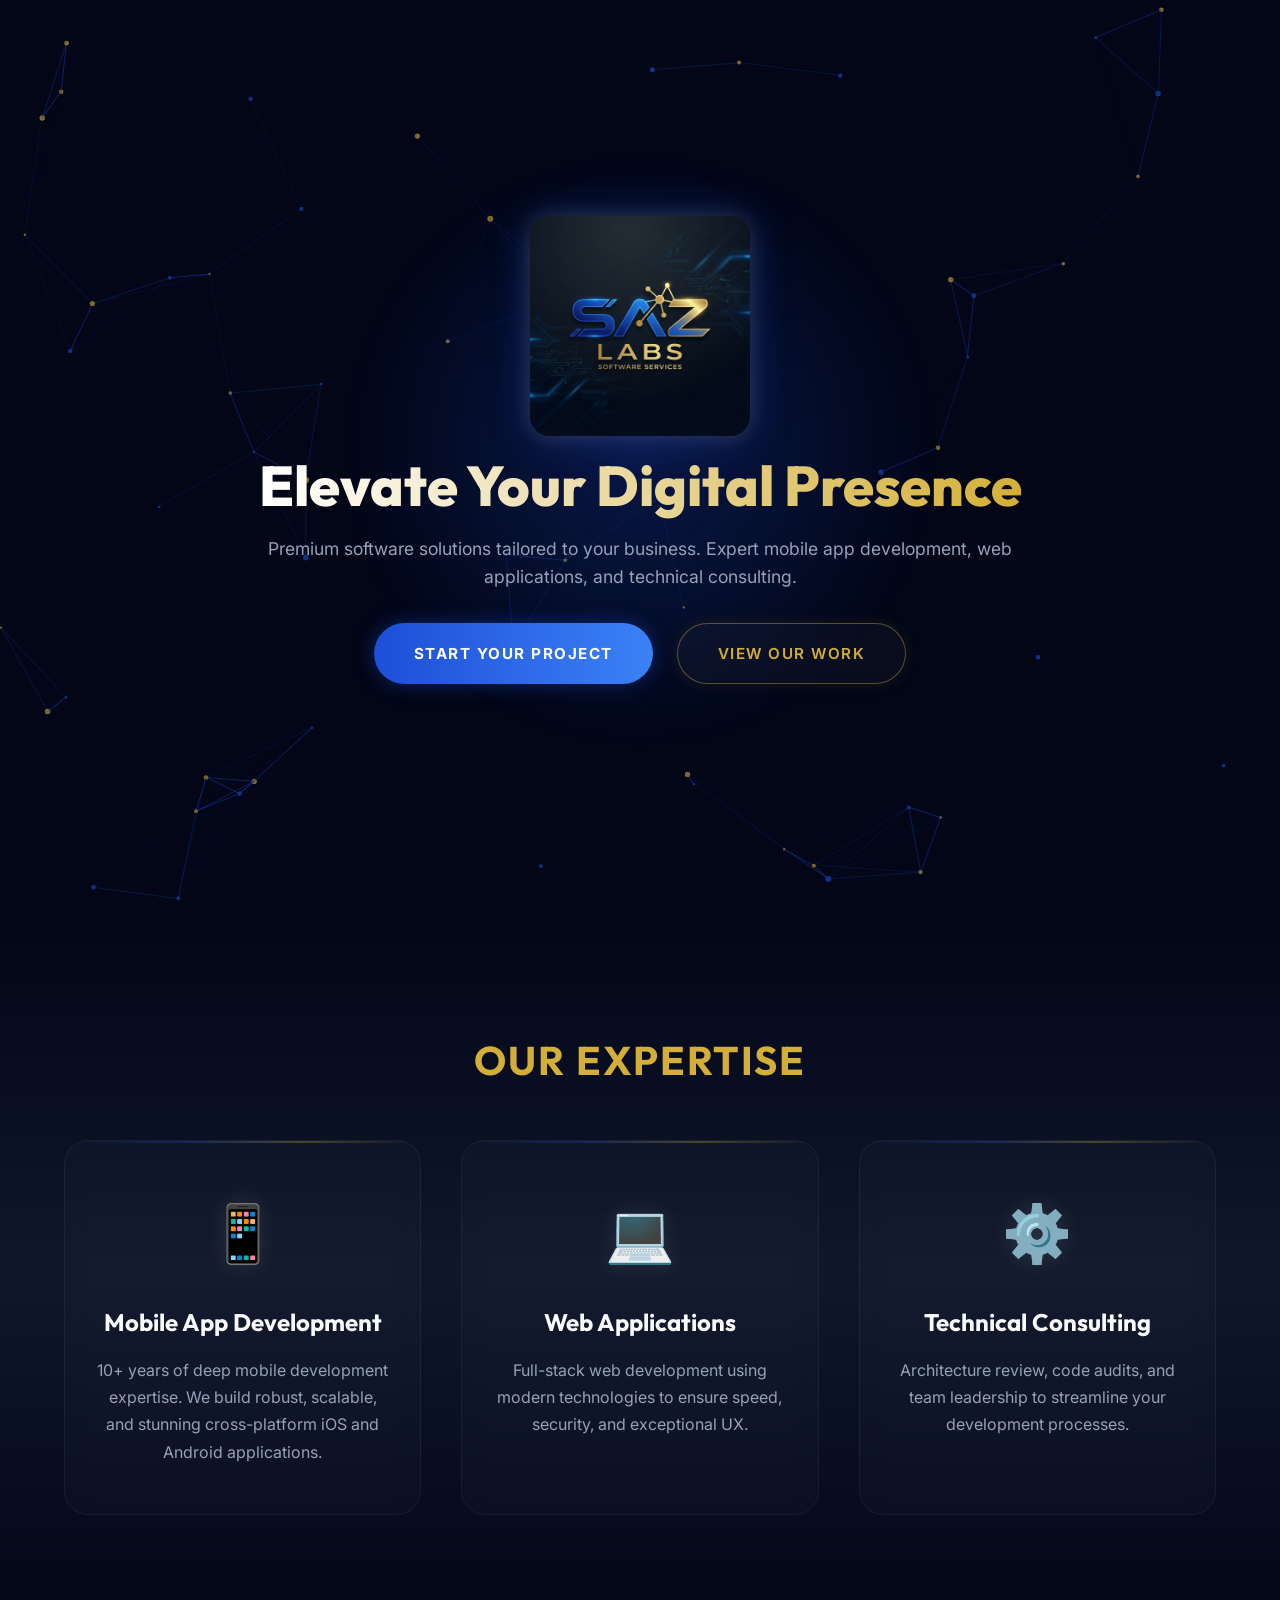
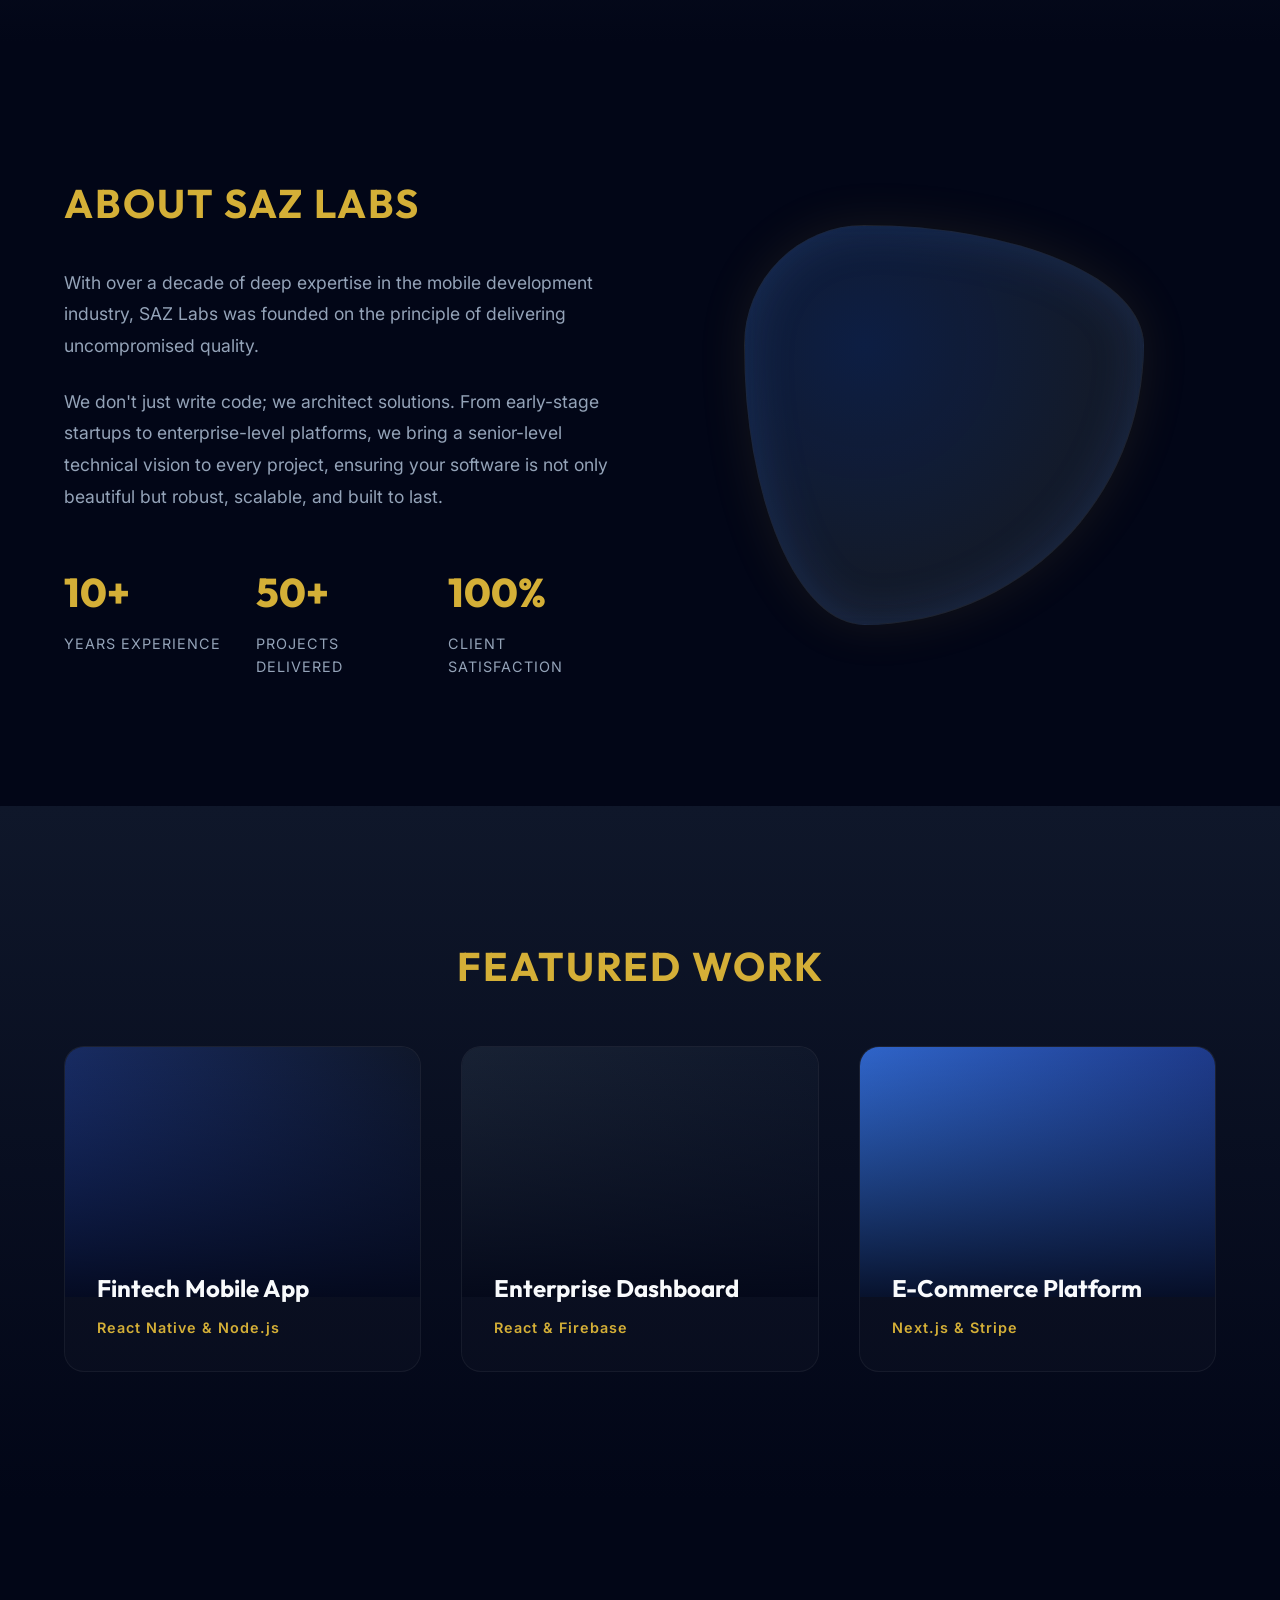
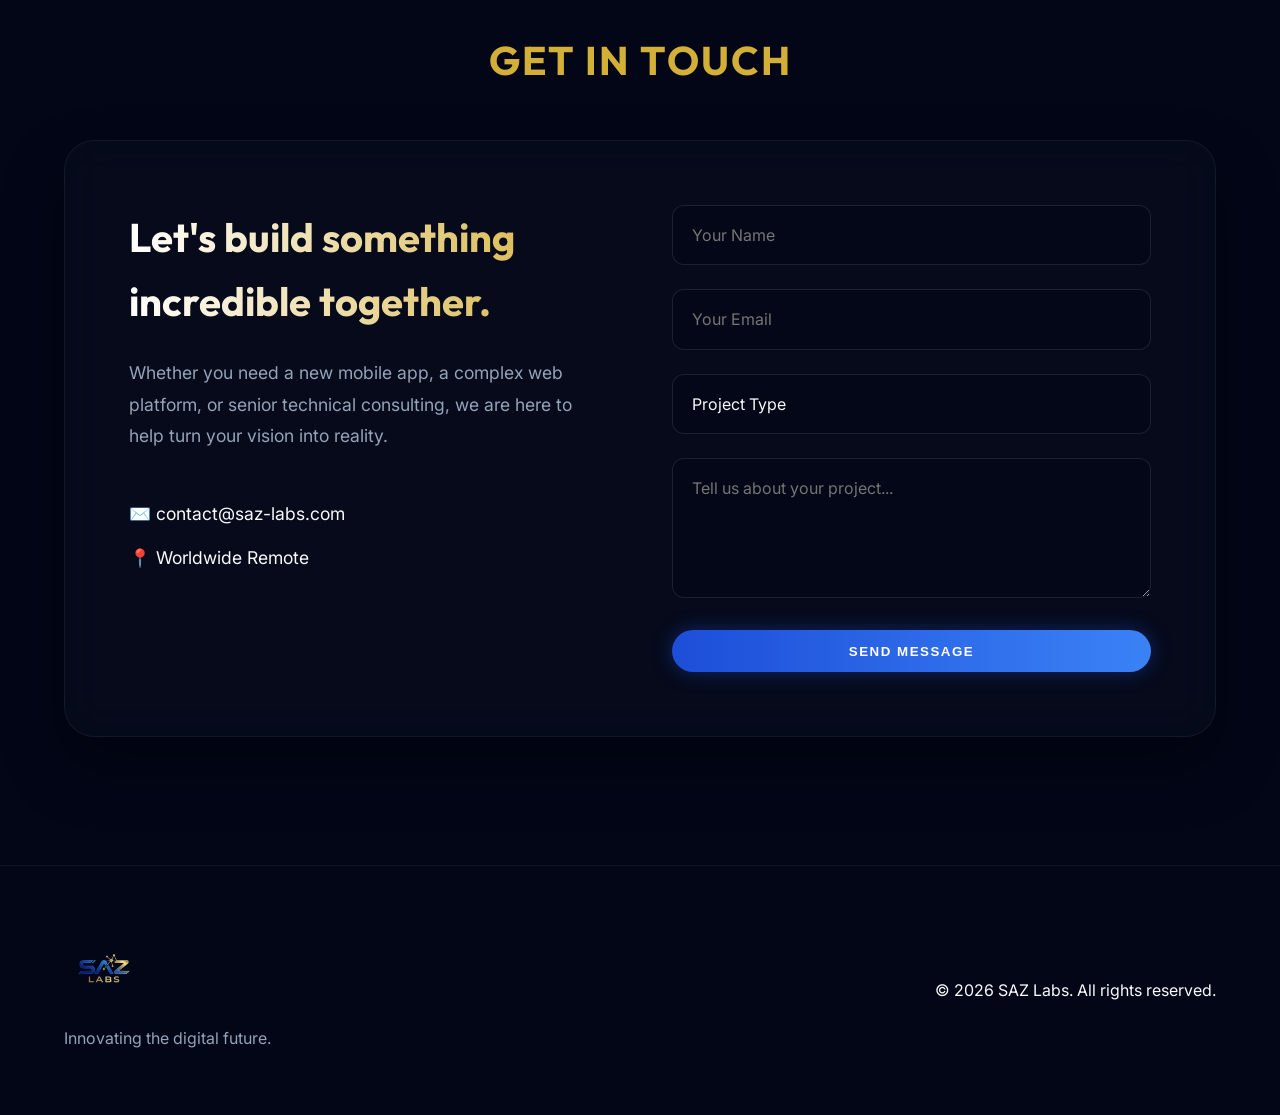
==== commit 307e88be: "Add About, Portfolio, and Contact sections with interactive JS and Formspree integration" ====
--- a/index.html
+++ b/index.html
@@ -62,6 +62,99 @@
         </div>
     </section>
 
+    <!-- About Section -->
+    <section id="about" class="about">
+        <div class="about-container">
+            <div class="about-content">
+                <h2 class="section-title" style="text-align: left; margin-bottom: 2rem;">About SAZ Labs</h2>
+                <p class="about-text">With over a decade of deep expertise in the mobile development industry, SAZ Labs was founded on the principle of delivering uncompromised quality.</p>
+                <p class="about-text">We don't just write code; we architect solutions. From early-stage startups to enterprise-level platforms, we bring a senior-level technical vision to every project, ensuring your software is not only beautiful but robust, scalable, and built to last.</p>
+                <div class="stats-grid">
+                    <div class="stat-item">
+                        <span class="stat-number">10+</span>
+                        <span class="stat-label">Years Experience</span>
+                    </div>
+                    <div class="stat-item">
+                        <span class="stat-number">50+</span>
+                        <span class="stat-label">Projects Delivered</span>
+                    </div>
+                    <div class="stat-item">
+                        <span class="stat-number">100%</span>
+                        <span class="stat-label">Client Satisfaction</span>
+                    </div>
+                </div>
+            </div>
+            <div class="about-visual">
+                <div class="abstract-shape"></div>
+            </div>
+        </div>
+    </section>
+
+    <!-- Portfolio Section -->
+    <section id="portfolio" class="portfolio">
+        <h2 class="section-title">Featured Work</h2>
+        <div class="portfolio-grid">
+            <div class="portfolio-card">
+                <div class="portfolio-image placeholder-img-1"></div>
+                <div class="portfolio-info">
+                    <h3>Fintech Mobile App</h3>
+                    <p>React Native & Node.js</p>
+                </div>
+            </div>
+            <div class="portfolio-card">
+                <div class="portfolio-image placeholder-img-2"></div>
+                <div class="portfolio-info">
+                    <h3>Enterprise Dashboard</h3>
+                    <p>React & Firebase</p>
+                </div>
+            </div>
+            <div class="portfolio-card">
+                <div class="portfolio-image placeholder-img-3"></div>
+                <div class="portfolio-info">
+                    <h3>E-Commerce Platform</h3>
+                    <p>Next.js & Stripe</p>
+                </div>
+            </div>
+        </div>
+    </section>
+
+    <!-- Contact Section -->
+    <section id="contact" class="contact">
+        <h2 class="section-title">Get In Touch</h2>
+        <div class="contact-container">
+            <div class="contact-info">
+                <h3 class="contact-heading">Let's build something incredible together.</h3>
+                <p class="contact-desc">Whether you need a new mobile app, a complex web platform, or senior technical consulting, we are here to help turn your vision into reality.</p>
+                <div class="contact-details">
+                    <p>✉️ contact@saz-labs.com</p>
+                    <p>📍 Worldwide Remote</p>
+                </div>
+            </div>
+            <!-- NOTE: User will replace action URL with their Formspree URL -->
+            <form class="contact-form" action="https://formspree.io/f/YOUR_ENDPOINT_ID_HERE" method="POST">
+                <div class="form-group">
+                    <input type="text" name="name" placeholder="Your Name" required>
+                </div>
+                <div class="form-group">
+                    <input type="email" name="_replyto" placeholder="Your Email" required>
+                </div>
+                <div class="form-group">
+                    <select name="service" required>
+                        <option value="" disabled selected>Project Type</option>
+                        <option value="Mobile App">Mobile App</option>
+                        <option value="Web App">Web Application</option>
+                        <option value="Consulting">Technical Consulting</option>
+                        <option value="Other">Other</option>
+                    </select>
+                </div>
+                <div class="form-group">
+                    <textarea name="message" placeholder="Tell us about your project..." rows="5" required></textarea>
+                </div>
+                <button type="submit" class="btn-primary" style="width: 100%;">Send Message</button>
+            </form>
+        </div>
+    </section>
+
     <footer class="footer">
         <div class="footer-content">
             <div class="footer-brand">
--- a/style.css
+++ b/style.css
@@ -84,9 +84,9 @@
 }
 
 .logo {
-    height: 90px;
+    height: 120px;
     width: auto;
-    max-width: 350px;
+    max-width: 500px;
     object-fit: contain;
     cursor: pointer;
 }
@@ -323,6 +323,230 @@
     line-height: 1.7;
 }
 
+/* About Section */
+.about {
+    padding: 8rem 5%;
+    position: relative;
+    z-index: 1;
+}
+
+.about-container {
+    display: flex;
+    align-items: center;
+    justify-content: space-between;
+    gap: 4rem;
+    max-width: 1200px;
+    margin: 0 auto;
+}
+
+.about-content {
+    flex: 1;
+}
+
+.about-text {
+    font-size: 1.1rem;
+    color: var(--text-secondary);
+    margin-bottom: 1.5rem;
+    line-height: 1.8;
+}
+
+.stats-grid {
+    display: grid;
+    grid-template-columns: repeat(3, 1fr);
+    gap: 2rem;
+    margin-top: 3rem;
+}
+
+.stat-item {
+    display: flex;
+    flex-direction: column;
+}
+
+.stat-number {
+    font-size: 2.5rem;
+    font-weight: 800;
+    color: var(--accent-gold);
+    font-family: var(--font-heading);
+    margin-bottom: 0.5rem;
+}
+
+.stat-label {
+    font-size: 0.9rem;
+    text-transform: uppercase;
+    letter-spacing: 1px;
+    color: var(--text-secondary);
+}
+
+.about-visual {
+    flex: 1;
+    display: flex;
+    justify-content: center;
+    position: relative;
+}
+
+.abstract-shape {
+    width: 400px;
+    height: 400px;
+    background: radial-gradient(circle at 30% 30%, rgba(59, 130, 246, 0.2), rgba(212, 175, 55, 0.1));
+    border-radius: 30% 70% 70% 30% / 30% 30% 70% 70%;
+    box-shadow: inset 0 0 50px rgba(59, 130, 246, 0.2), 0 0 50px rgba(212, 175, 55, 0.1);
+    animation: morph 8s ease-in-out infinite;
+    border: 1px solid rgba(255, 255, 255, 0.05);
+    backdrop-filter: blur(10px);
+}
+
+@keyframes morph {
+    0% { border-radius: 30% 70% 70% 30% / 30% 30% 70% 70%; }
+    50% { border-radius: 70% 30% 30% 70% / 70% 70% 30% 30%; }
+    100% { border-radius: 30% 70% 70% 30% / 30% 30% 70% 70%; }
+}
+
+/* Portfolio Section */
+.portfolio {
+    padding: 8rem 5%;
+    background: linear-gradient(to bottom, var(--bg-surface), var(--bg-dark));
+    position: relative;
+    z-index: 1;
+}
+
+.portfolio-grid {
+    display: grid;
+    grid-template-columns: repeat(auto-fit, minmax(350px, 1fr));
+    gap: 2.5rem;
+    max-width: 1200px;
+    margin: 0 auto;
+}
+
+.portfolio-card {
+    background: rgba(255, 255, 255, 0.02);
+    border-radius: 20px;
+    overflow: hidden;
+    border: 1px solid rgba(255, 255, 255, 0.05);
+    transition: all 0.4s ease;
+    cursor: pointer;
+}
+
+.portfolio-card:hover {
+    transform: translateY(-10px);
+    border-color: rgba(212, 175, 55, 0.3);
+    box-shadow: 0 20px 40px rgba(0, 0, 0, 0.5), 0 0 20px rgba(212, 175, 55, 0.1);
+}
+
+.portfolio-image {
+    height: 250px;
+    background-size: cover;
+    background-position: center;
+    position: relative;
+}
+
+.portfolio-image::after {
+    content: '';
+    position: absolute;
+    top: 0; left: 0; right: 0; bottom: 0;
+    background: linear-gradient(to bottom, transparent, rgba(2, 6, 23, 0.9));
+}
+
+.placeholder-img-1 { background: linear-gradient(45deg, #1e3a8a, #0f172a); }
+.placeholder-img-2 { background: linear-gradient(45deg, #1e293b, #0f172a); }
+.placeholder-img-3 { background: linear-gradient(45deg, #3b82f6, #1e3a8a); }
+
+.portfolio-info {
+    padding: 2rem;
+    position: relative;
+    z-index: 2;
+    margin-top: -60px;
+}
+
+.portfolio-info h3 {
+    font-size: 1.5rem;
+    margin-bottom: 0.5rem;
+}
+
+.portfolio-info p {
+    color: var(--accent-gold);
+    font-size: 0.9rem;
+    font-weight: 600;
+    letter-spacing: 1px;
+}
+
+/* Contact Section */
+.contact {
+    padding: 8rem 5%;
+    position: relative;
+    z-index: 1;
+}
+
+.contact-container {
+    display: grid;
+    grid-template-columns: 1fr 1fr;
+    gap: 4rem;
+    max-width: 1200px;
+    margin: 0 auto;
+    background: rgba(255, 255, 255, 0.02);
+    padding: 4rem;
+    border-radius: 30px;
+    border: 1px solid rgba(255, 255, 255, 0.05);
+    backdrop-filter: blur(20px);
+    box-shadow: 0 30px 60px rgba(0, 0, 0, 0.4);
+}
+
+.contact-heading {
+    font-size: 2.5rem;
+    font-family: var(--font-heading);
+    margin-bottom: 1.5rem;
+    background: linear-gradient(to right, #FFFFFF, var(--accent-gold));
+    -webkit-background-clip: text;
+    -webkit-text-fill-color: transparent;
+}
+
+.contact-desc {
+    color: var(--text-secondary);
+    margin-bottom: 3rem;
+    font-size: 1.1rem;
+    line-height: 1.8;
+}
+
+.contact-details p {
+    margin-bottom: 1rem;
+    font-size: 1.1rem;
+    display: flex;
+    align-items: center;
+    gap: 1rem;
+}
+
+.contact-form {
+    display: flex;
+    flex-direction: column;
+    gap: 1.5rem;
+}
+
+.form-group input,
+.form-group select,
+.form-group textarea {
+    width: 100%;
+    padding: 1.2rem;
+    background: rgba(2, 6, 23, 0.6);
+    border: 1px solid rgba(255, 255, 255, 0.1);
+    border-radius: 12px;
+    color: var(--text-primary);
+    font-family: var(--font-body);
+    font-size: 1rem;
+    transition: all 0.3s ease;
+}
+
+.form-group input:focus,
+.form-group select:focus,
+.form-group textarea:focus {
+    outline: none;
+    border-color: var(--primary-blue);
+    box-shadow: 0 0 15px rgba(59, 130, 246, 0.2);
+}
+
+.form-group select {
+    appearance: none;
+    cursor: pointer;
+}
+
 /* Footer */
 .footer {
     padding: 4rem 5%;
@@ -344,7 +568,7 @@
 }
 
 .footer-logo {
-    height: 50px;
+    height: 80px;
 }
 
 /* Mobile */
@@ -362,10 +586,41 @@
     transition: 0.3s;
 }
 
+@media (max-width: 900px) {
+    .about-container {
+        flex-direction: column;
+    }
+    .about-visual {
+        order: -1;
+        margin-bottom: 2rem;
+    }
+    .abstract-shape {
+        width: 300px;
+        height: 300px;
+    }
+    .contact-container {
+        grid-template-columns: 1fr;
+        padding: 2rem;
+    }
+}
+
 @media (max-width: 768px) {
     .nav-links {
         display: none;
-    }
+        flex-direction: column;
+        position: absolute;
+        top: 80px;
+        left: 0;
+        width: 100%;
+        background: rgba(2, 6, 23, 0.98);
+        padding: 2rem;
+        border-bottom: 1px solid rgba(255, 255, 255, 0.05);
+    }
+    
+    .nav-links.active {
+        display: flex;
+    }
+
     .hamburger {
         display: flex;
     }
